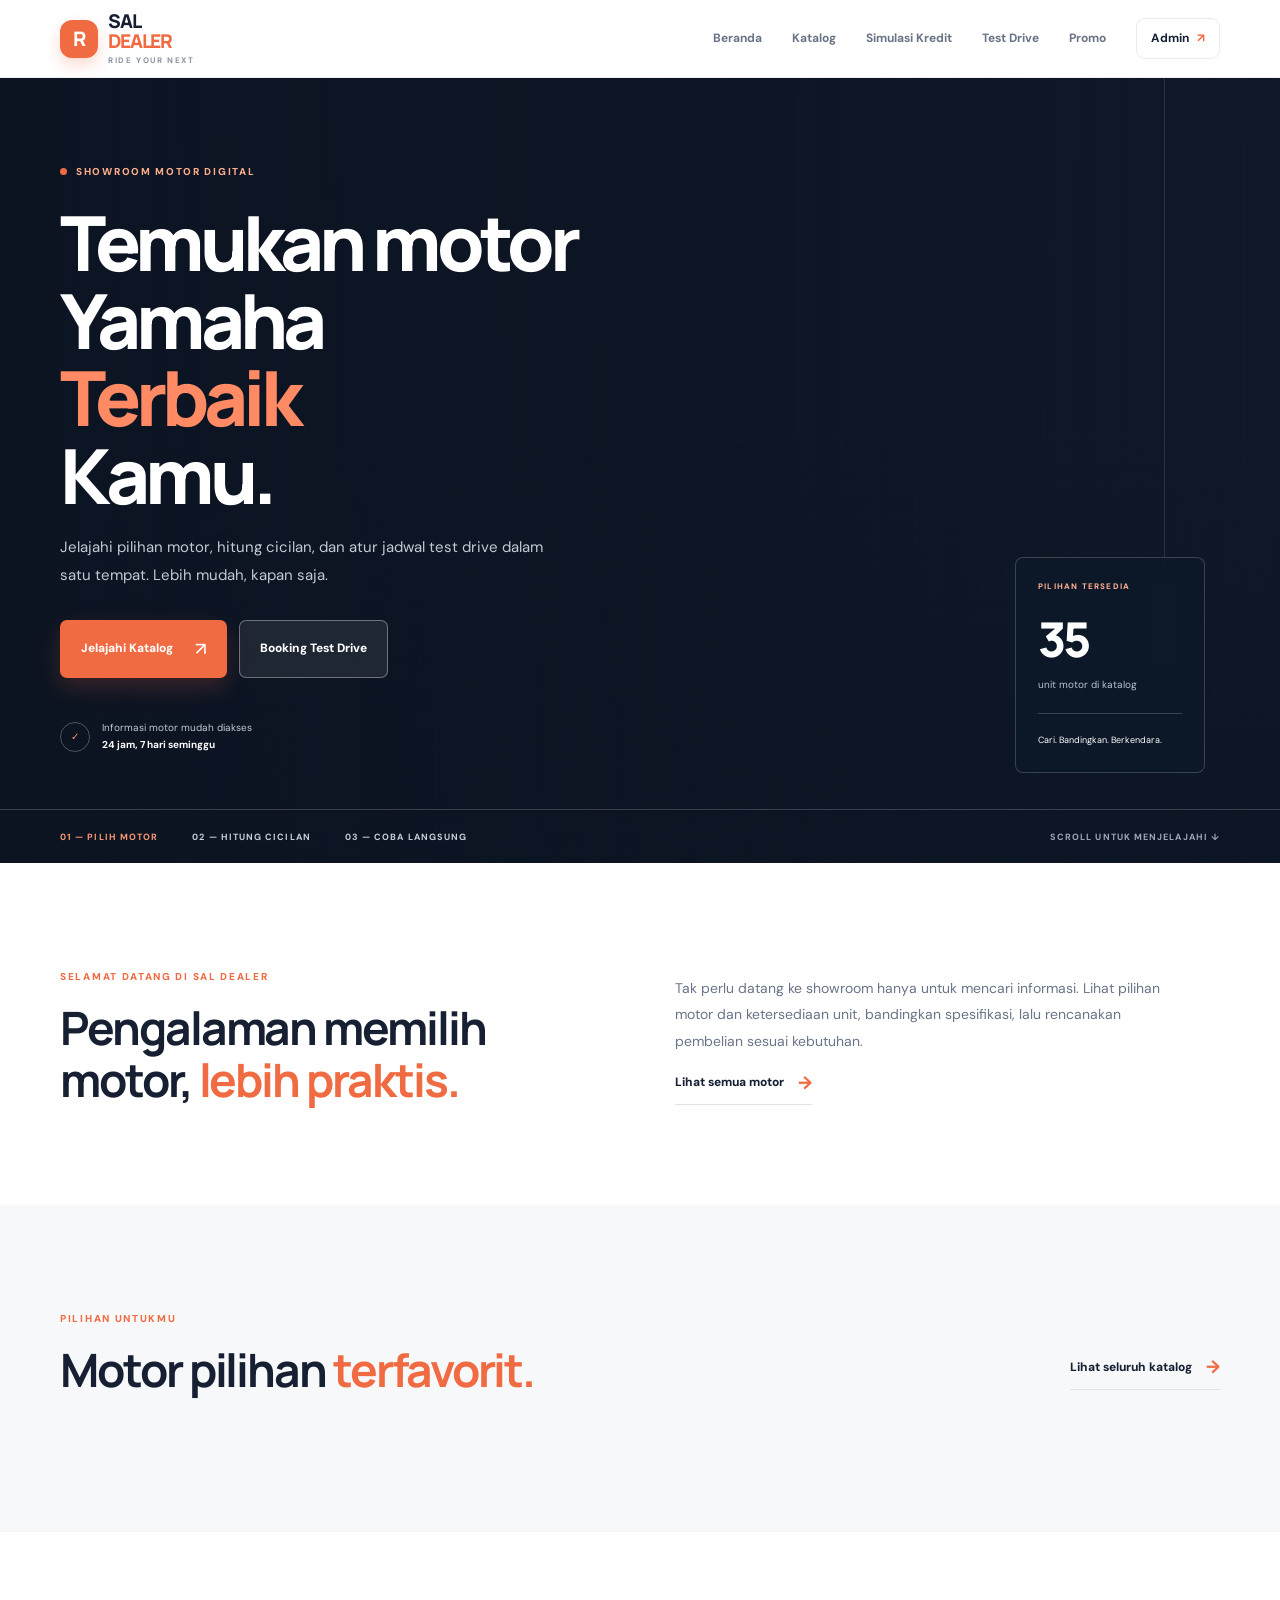
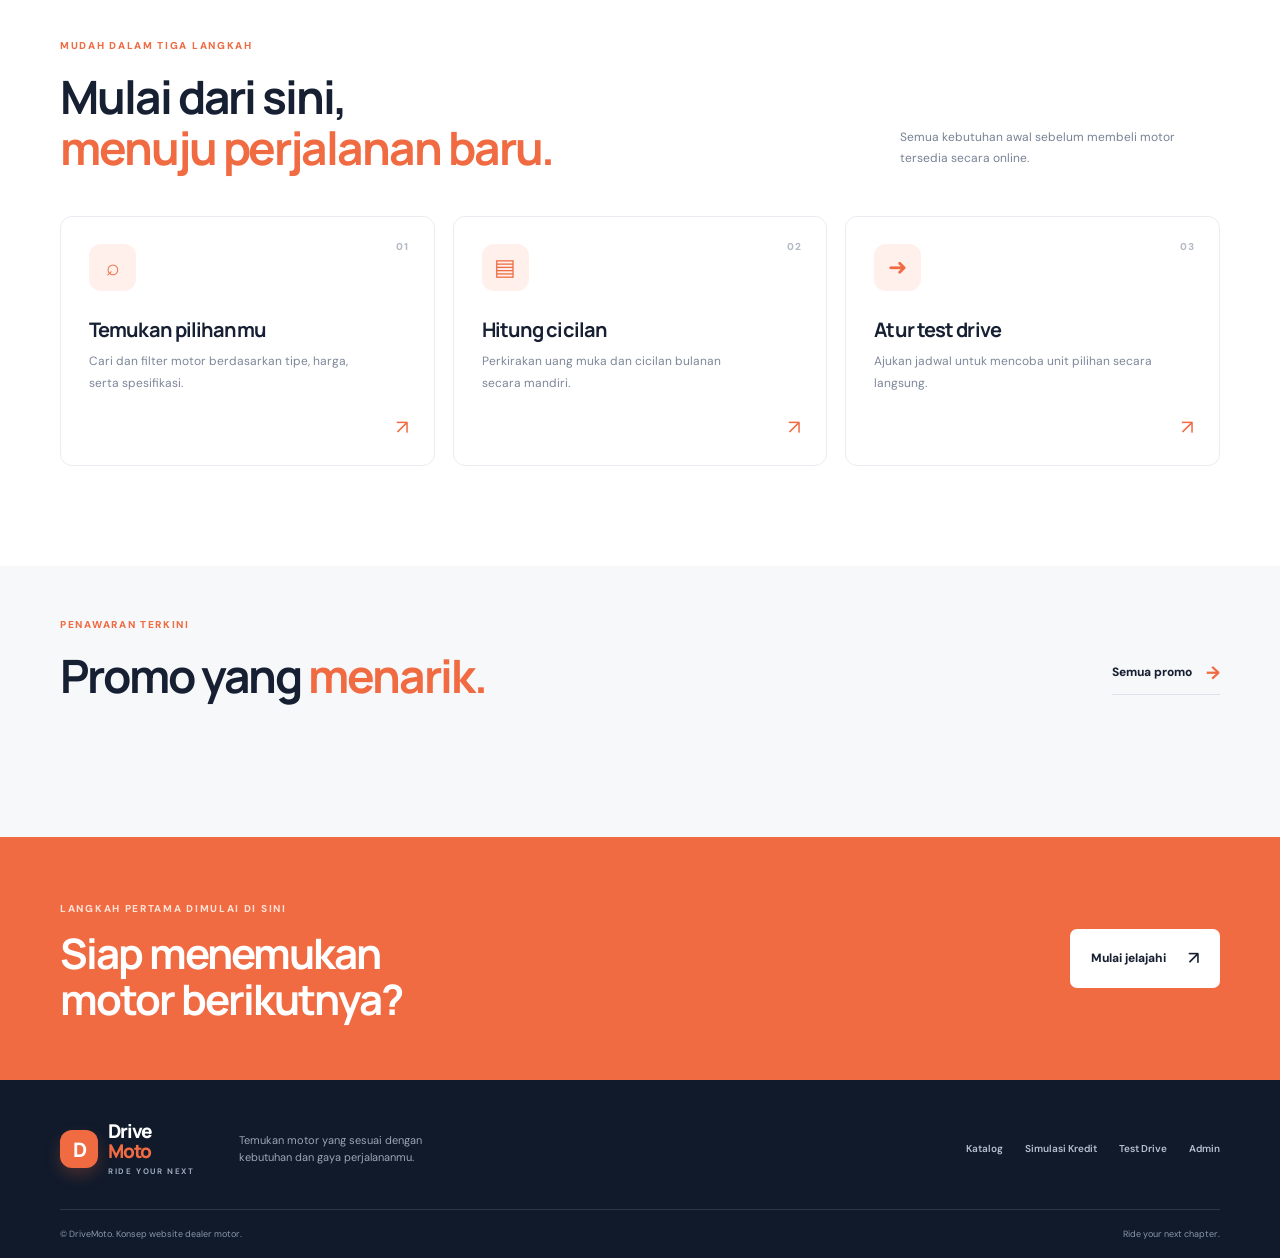
==== index.html @ f23a8526 "Add files via upload" ====
<!DOCTYPE html>
<html lang="id">

<head>
    <meta charset="UTF-8">
    <meta name="viewport" content="width=device-width, initial-scale=1.0">

    <meta
        name="description"
        content="DriveMoto — showroom motor digital. Cari motor, hitung cicilan, dan booking test drive secara online."
    >

    <title>SAL Dealer | Beranda</title>

    <!-- Google Fonts -->
    <link rel="preconnect" href="https://fonts.googleapis.com">
    <link rel="preconnect" href="https://fonts.gstatic.com" crossorigin>

    <link
        href="https://fonts.googleapis.com/css2?family=DM+Sans:wght@400;500;600;700;800&family=Manrope:wght@400;500;600;700;800&display=swap"
        rel="stylesheet"
    >

    <!-- CSS -->
    <link rel="stylesheet" href="style.css">
</head>

<body>

    <!-- ================= NAVBAR ================= -->
    <header class="site-header">

        <div class="container nav-wrap">

            <!-- Logo -->
            <a class="brand" href="index.html">

                <span class="brand-mark">R</span>

                <span>
                    SAL<span class="brand-accent">DEALER</span>
                    <small>RIDE YOUR NEXT</small>
                </span>

            </a>

            <!-- Tombol Menu Mobile -->
            <button
                class="nav-toggle"
                aria-label="Buka menu"
                aria-expanded="false"
            >
                ☰
            </button>

            <!-- Menu Navigasi -->
            <nav class="nav-links">

                <a data-nav href="index.html">Beranda</a>

                <a data-nav href="katalog.html">Katalog</a>

                <a data-nav href="simulasi.html">
                    Simulasi Kredit
                </a>

                <a data-nav href="test-drive.html">
                    Test Drive
                </a>

                <a data-nav href="promo.html">Promo</a>

                <a class="nav-admin" data-nav href="admin.html">
                    Admin <span>↗</span>
                </a>

            </nav>

        </div>

    </header>


    <!-- ================= KONTEN UTAMA ================= -->
    <main>

        <!-- HERO SECTION -->
        <section class="hero">

            <div class="hero-photo"></div>

            <div class="container hero-content">

                <!-- Deskripsi Hero -->
                <div class="hero-copy">

                    <span class="eyebrow eyebrow-light">
                        <i></i> SHOWROOM MOTOR DIGITAL
                    </span>

                    <h1>
                        Temukan motor<br>
                        Yamaha<br><em>Terbaik</em><br>
                        Kamu.
                    </h1>

                    <p>
                        Jelajahi pilihan motor, hitung cicilan,
                        dan atur jadwal test drive dalam satu tempat.
                        Lebih mudah, kapan saja.
                    </p>

                    <!-- Tombol Hero -->
                    <div class="hero-actions">

                        <a class="btn btn-primary" href="katalog.html">
                            Jelajahi Katalog <span>↗</span>
                        </a>

                        <a class="btn btn-glass" href="test-drive.html">
                            Booking Test Drive
                        </a>

                    </div>

                    <!-- Informasi Hero -->
                    <div class="hero-note">

                        <span class="hero-note-icon">✓</span>

                        <span>
                            Informasi motor mudah diakses<br>
                            <b>24 jam, 7 hari seminggu</b>
                        </span>

                    </div>

                </div>


                <!-- Kartu Informasi Stok -->
                <div class="hero-side-card">

                    <span class="side-card-label">
                        PILIHAN TERSEDIA
                    </span>

                    <strong id="homeStock">35</strong>

                    <span>unit motor di katalog</span>

                    <div class="side-card-line"></div>

                    <span class="side-card-bottom">
                        Cari. Bandingkan. Berkendara.
                    </span>

                </div>

            </div>


            <!-- Informasi Bagian Bawah Hero -->
            <div class="hero-bottom">

                <div class="container hero-bottom-inner">

                    <span>01 — PILIH MOTOR</span>

                    <span>02 — HITUNG CICILAN</span>

                    <span>03 — COBA LANGSUNG</span>

                    <span class="scroll-hint">
                        SCROLL UNTUK MENJELAJAHI ↓
                    </span>

                </div>

            </div>

        </section>


        <!-- ================= INTRO SECTION ================= -->
        <section class="section intro-section">

            <div class="container intro-grid">

                <div>

                    <span class="eyebrow">
                        SELAMAT DATANG DI SAL Dealer
                    </span>

                    <h2>
                        Pengalaman memilih<br>
                        motor, <em>lebih praktis.</em>
                    </h2>

                </div>


                <div class="intro-text">

                    <p>
                        Tak perlu datang ke showroom hanya untuk
                        mencari informasi. Lihat pilihan motor dan
                        ketersediaan unit, bandingkan spesifikasi,
                        lalu rencanakan pembelian sesuai kebutuhan.
                    </p>

                    <a class="text-link" href="katalog.html">
                        Lihat semua motor <span>→</span>
                    </a>

                </div>

            </div>

        </section>


        <!-- ================= PRODUK UNGGULAN ================= -->
        <section class="section products-section">

            <div class="container">

                <div class="section-heading">

                    <div>

                        <span class="eyebrow">
                            PILIHAN UNTUKMU
                        </span>

                        <h2>
                            Motor pilihan <em>terfavorit.</em>
                        </h2>

                    </div>

                    <a class="text-link" href="katalog.html">
                        Lihat seluruh katalog <span>→</span>
                    </a>

                </div>

                <!-- Data Motor Ditampilkan oleh JavaScript -->
                <div class="product-grid" id="featuredBikes"></div>

            </div>

        </section>


        <!-- ================= PROCESS SECTION ================= -->
        <section class="section process-section">

            <div class="container">

                <div class="section-heading">

                    <div>

                        <span class="eyebrow">
                            MUDAH DALAM TIGA LANGKAH
                        </span>

                        <h2>
                            Mulai dari sini,<br>
                            <em>menuju perjalanan baru.</em>
                        </h2>

                    </div>

                    <p class="heading-note">
                        Semua kebutuhan awal sebelum membeli motor
                        tersedia secara online.
                    </p>

                </div>


                <!-- Tiga Langkah -->
                <div class="process-grid">

                    <!-- Langkah 1 -->
                    <a class="process-card" href="katalog.html">

                        <span class="process-number">01</span>

                        <div class="process-icon">⌕</div>

                        <h3>Temukan pilihanmu</h3>

                        <p>
                            Cari dan filter motor berdasarkan tipe,
                            harga, serta spesifikasi.
                        </p>

                        <span class="process-arrow">↗</span>

                    </a>


                    <!-- Langkah 2 -->
                    <a class="process-card" href="simulasi.html">

                        <span class="process-number">02</span>

                        <div class="process-icon">▤</div>

                        <h3>Hitung cicilan</h3>

                        <p>
                            Perkirakan uang muka dan cicilan
                            bulanan secara mandiri.
                        </p>

                        <span class="process-arrow">↗</span>

                    </a>


                    <!-- Langkah 3 -->
                    <a class="process-card" href="test-drive.html">

                        <span class="process-number">03</span>

                        <div class="process-icon">➜</div>

                        <h3>Atur test drive</h3>

                        <p>
                            Ajukan jadwal untuk mencoba unit
                            pilihan secara langsung.
                        </p>

                        <span class="process-arrow">↗</span>

                    </a>

                </div>

            </div>

        </section>


        <!-- ================= PROMO SECTION ================= -->
        <section class="section home-promo-section">

            <div class="container">

                <div class="section-heading">

                    <div>

                        <span class="eyebrow">
                            PENAWARAN TERKINI
                        </span>

                        <h2>
                            Promo yang <em>menarik.</em>
                        </h2>

                    </div>

                    <a class="text-link" href="promo.html">
                        Semua promo <span>→</span>
                    </a>

                </div>

                <!-- Data Promo Ditampilkan oleh JavaScript -->
                <div class="promo-grid" id="homePromos"></div>

            </div>

        </section>


        <!-- ================= CALL TO ACTION ================= -->
        <section class="cta-band">

            <div class="container cta-inner">

                <div>

                    <span class="eyebrow eyebrow-light">
                        LANGKAH PERTAMA DIMULAI DI SINI
                    </span>

                    <h2>
                        Siap menemukan<br>
                        motor berikutnya?
                    </h2>

                </div>

                <a class="btn btn-light" href="katalog.html">
                    Mulai jelajahi <span>↗</span>
                </a>

            </div>

        </section>

    </main>


    <!-- ================= FOOTER ================= -->
    <footer class="site-footer">

        <div class="container footer-main">

            <!-- Logo Footer -->
            <a class="brand brand-footer" href="index.html">

                <span class="brand-mark">D</span>

                <span>
                    Drive<span class="brand-accent">Moto</span>
                    <small>RIDE YOUR NEXT</small>
                </span>

            </a>


            <!-- Deskripsi Footer -->
            <p>
                Temukan motor yang sesuai dengan kebutuhan
                dan gaya perjalananmu.
            </p>


            <!-- Link Footer -->
            <div class="footer-links">

                <a href="katalog.html">Katalog</a>

                <a href="simulasi.html">Simulasi Kredit</a>

                <a href="test-drive.html">Test Drive</a>

                <a href="admin.html">Admin</a>

            </div>

        </div>


        <!-- Copyright -->
        <div class="container footer-bottom">

            <span>
                © <span data-year></span>
                DriveMoto. Konsep website dealer motor.
            </span>

            <span>Ride your next chapter.</span>

        </div>

    </footer>


    <!-- ================= JAVASCRIPT ================= -->
    <script src="js/app.js"></script>

</body>
</html>
---- style.css ----
:root{--ink:#172033;--muted:#748095;--line:#e7eaf0;--paper:#fff;--soft:#f5f6f8;--orange:#f06a42;--orange-dark:#dd5532;--navy:#101a2b;--navy-2:#1c2b42;--green:#20866c;--shadow:0 18px 60px rgba(22,34,54,.09);--radius:18px}
*{box-sizing:border-box}html{scroll-behavior:smooth}body{margin:0;background:#fff;color:var(--ink);font-family:'DM Sans',Arial,sans-serif;font-size:15px;line-height:1.6}h1,h2,h3,h4,p{margin-top:0}h1,h2,h3{font-family:Manrope,'DM Sans',sans-serif;letter-spacing:-.045em;line-height:1.12}h1 em,h2 em{font-style:normal;color:var(--orange)}a{color:inherit;text-decoration:none}button,input,select,textarea{font:inherit}button,a{-webkit-tap-highlight-color:transparent}.container{width:min(1160px,calc(100% - 48px));margin:0 auto}.section{padding:100px 0}.eyebrow{display:inline-flex;align-items:center;gap:9px;color:var(--orange);font-size:10px;font-weight:800;letter-spacing:.17em;text-transform:uppercase}.eyebrow-light{color:#ffad8f}.eyebrow i{display:inline-block;width:7px;height:7px;border-radius:50%;background:var(--orange)}.muted{color:var(--muted)}
.site-header{height:78px;position:sticky;top:0;z-index:30;background:rgba(255,255,255,.96);border-bottom:1px solid rgba(18,29,48,.07);backdrop-filter:blur(16px)}.nav-wrap{height:100%;display:flex;align-items:center;justify-content:space-between}.brand{display:inline-flex;align-items:center;gap:10px;font-family:Manrope,sans-serif;font-size:19px;font-weight:800;letter-spacing:-.06em;line-height:1.05}.brand>span:last-child{display:flex;flex-direction:column}.brand-accent{color:var(--orange)}.brand small{margin-top:4px;color:#8992a1;font:700 8px 'DM Sans',sans-serif;letter-spacing:.2em}.brand-mark{display:grid;place-items:center;width:38px;height:38px;border-radius:12px;background:var(--orange);color:white;font:800 20px Manrope;letter-spacing:-.07em;box-shadow:0 7px 15px rgba(240,106,66,.24)}.nav-links{display:flex;align-items:center;gap:30px}.nav-links>a{font-size:12px;font-weight:700;color:#697387;transition:.2s}.nav-links>a:hover,.nav-links>a.active{color:var(--ink)}.nav-links>a.active:not(.nav-admin):after{content:"";display:block;width:16px;height:2px;margin:5px auto -7px;background:var(--orange);border-radius:3px}.nav-links .nav-admin{padding:10px 14px;border:1px solid var(--line);border-radius:9px;color:var(--ink)}.nav-admin span{color:var(--orange);margin-left:5px}.nav-toggle{display:none;border:0;background:transparent;font-size:25px;color:var(--ink);cursor:pointer}
.btn{display:inline-flex;justify-content:center;align-items:center;gap:22px;padding:14px 20px;border:1px solid transparent;border-radius:7px;font-size:12px;font-weight:800;cursor:pointer;transition:transform .2s,background .2s,border-color .2s}.btn:hover{transform:translateY(-2px)}.btn span{font-size:18px;font-weight:500}.btn-primary{background:var(--orange);color:#fff;box-shadow:0 9px 22px rgba(240,106,66,.2)}.btn-primary:hover{background:var(--orange-dark)}.btn-glass{border-color:rgba(255,255,255,.35);color:#fff;background:rgba(255,255,255,.08)}.btn-light{background:white;color:var(--ink)}.btn-outline-dark{background:white;border-color:#dfe3e9;color:var(--ink)}.btn-full{width:100%}.btn-small{padding:10px 14px;font-size:11px}.btn-text{background:transparent;color:var(--muted)}
.hero{position:relative;min-height:640px;overflow:hidden;background:var(--navy);color:white}.hero-photo{position:absolute;inset:0;background:linear-gradient(90deg,rgba(12,20,34,.96) 0%,rgba(12,20,34,.82) 43%,rgba(12,20,34,.25) 100%),linear-gradient(0deg,rgba(12,20,34,.65),transparent 55%),url('https://static.wixstatic.com/media/11cce1_a49854a74dad412c9e102615b6f56d12~mv2.png/v1/fill/w_1000,h_668,al_c,q_90,usm_0.66_1.00_0.01/11cce1_a49854a74dad412c9e102615b6f56d12~mv2.png') center 55%/cover no-repeat;transform:scale(1.015)}.hero:after{content:"";position:absolute;right:9%;top:0;width:1px;height:82%;background:rgba(255,255,255,.12)}.hero-content{position:relative;z-index:1;min-height:555px;display:flex;align-items:center;justify-content:space-between;padding-top:35px;padding-bottom:65px}.hero-copy{max-width:650px;padding:45px 0}.hero h1{font-size:clamp(48px,6.5vw,76px);margin:22px 0 20px;font-weight:800;line-height:1.02;letter-spacing:-.065em}.hero h1 em{color:#ff8a63}.hero-copy>p{max-width:485px;color:#c3cad5;font-size:15px;line-height:1.85}.hero-actions{display:flex;gap:12px;margin-top:30px}.hero-note{display:flex;align-items:center;gap:12px;margin-top:42px;color:#c0c8d4;font-size:10px;line-height:1.65}.hero-note b{color:white;font-weight:700}.hero-note-icon{display:grid;place-items:center;width:30px;height:30px;border:1px solid rgba(255,255,255,.27);border-radius:50%;color:#ff9b78}.hero-side-card{width:190px;align-self:flex-end;margin:0 15px 25px 0;padding:22px;background:rgba(13,25,42,.72);border:1px solid rgba(255,255,255,.19);backdrop-filter:blur(14px);border-radius:8px}.side-card-label{display:block;color:#ffb090;font-size:8px;font-weight:800;letter-spacing:.15em}.hero-side-card strong{display:block;margin:14px 0 0;font:800 48px Manrope;letter-spacing:-.06em}.hero-side-card>span:nth-of-type(2){color:#b8c2d0;font-size:10px}.side-card-line{height:1px;background:rgba(255,255,255,.18);margin:18px 0 12px}.side-card-bottom{font-size:9px;color:white}.hero-bottom{position:absolute;bottom:0;left:0;right:0;z-index:2;border-top:1px solid rgba(255,255,255,.18)}.hero-bottom-inner{height:53px;display:flex;align-items:center;gap:34px;color:#c9d0db;font-size:9px;font-weight:700;letter-spacing:.12em}.hero-bottom-inner>span:first-child{color:#ff9874}.scroll-hint{margin-left:auto;color:#9da8b7}
.intro-grid{display:grid;grid-template-columns:1fr 1fr;gap:70px;align-items:end}.intro-grid h2,.section-heading h2,.catalog-toolbar h2,.finance-form-card h2,.booking-intro h2{font-size:clamp(32px,4vw,46px);margin:15px 0 0}.intro-text p{max-width:500px;color:#697588;font-size:14px;line-height:1.9}.text-link{display:inline-flex;align-items:center;gap:14px;color:var(--ink);font-size:12px;font-weight:800;border-bottom:1px solid #dfe2e8;padding-bottom:7px;transition:.2s}.text-link span{color:var(--orange);font-size:18px}.text-link:hover{color:var(--orange)}.products-section{background:#f7f8fa}.section-heading{display:flex;align-items:end;justify-content:space-between;gap:30px;margin-bottom:36px}.section-heading h2{margin-bottom:0}.section-heading .text-link{margin-bottom:6px}.product-grid{display:grid;grid-template-columns:repeat(3,minmax(0,1fr));gap:22px}.product-card{overflow:hidden;background:white;border:1px solid #eaedf1;border-radius:13px;transition:transform .25s,box-shadow .25s}.product-card:hover{transform:translateY(-5px);box-shadow:var(--shadow)}.product-image-wrap{height:215px;position:relative;overflow:hidden;background:#dfe4eb}.product-image{width:100%;height:100%;display:block;object-fit:cover;transition:transform .45s}.product-card:hover .product-image{transform:scale(1.04)}.product-badge{position:absolute;top:14px;left:14px;padding:6px 10px;border-radius:5px;background:rgba(255,255,255,.94);color:var(--ink);font-size:9px;font-weight:800}.stock-tag{position:absolute;bottom:12px;right:12px;background:rgba(17,29,47,.86);color:white;padding:6px 9px;border-radius:5px;font-size:9px;font-weight:700}.stock-tag.low-stock{background:#a84b31}.product-info{padding:18px 19px 17px}.product-meta{display:flex;justify-content:space-between;color:#939cac;font-size:9px;font-weight:800;text-transform:uppercase;letter-spacing:.1em}.product-info h3{margin:9px 0 7px;font-size:22px}.product-desc{min-height:42px;margin-bottom:13px;color:#788295;font-size:11px;line-height:1.7}.product-spec{display:flex;flex-wrap:wrap;gap:6px 14px;color:#687488;font-size:10px;padding:11px 0;border-top:1px solid #eef0f3}.color-chip{display:inline-block;padding:2px 6px;margin-right:3px;background:#f1f3f6;border-radius:4px;color:#586477}.product-bottom{display:flex;justify-content:space-between;align-items:end;padding-top:13px;border-top:1px solid #eef0f3}.product-bottom small{display:block;color:#a0a7b2;font-size:9px}.product-bottom strong{font:800 15px Manrope;color:var(--ink)}.icon-button{display:grid;place-items:center;width:34px;height:34px;border-radius:8px;background:#fff1ec;color:var(--orange);font-size:20px}.process-section{background:white}.heading-note{max-width:320px;margin:0 0 4px;color:#778295;font-size:12px;line-height:1.8}.process-grid{display:grid;grid-template-columns:repeat(3,1fr);gap:18px;margin-top:42px}.process-card{position:relative;min-height:250px;padding:27px 28px;border:1px solid #e9ecf0;border-radius:12px;transition:.25s}.process-card:hover{border-color:#f6b49e;box-shadow:var(--shadow);transform:translateY(-4px)}.process-number{position:absolute;right:24px;top:22px;color:#b3bac5;font-size:10px;font-weight:800;letter-spacing:.12em}.process-icon{display:grid;place-items:center;width:47px;height:47px;border-radius:12px;background:#fff0eb;color:var(--orange);font-size:23px}.process-card h3{margin:28px 0 10px;font-size:20px}.process-card p{max-width:280px;margin:0;color:#7d8798;font-size:12px;line-height:1.8}.process-arrow{position:absolute;right:25px;bottom:22px;color:var(--orange);font-size:20px}.home-promo-section{padding-top:45px;background:#f7f8fa}.promo-grid{display:grid;grid-template-columns:repeat(2,1fr);gap:20px}.promo-card{position:relative;display:flex;align-items:center;gap:20px;min-height:210px;padding:25px;background:var(--navy);color:white;border-radius:13px;overflow:hidden}.promo-card:after{content:"";position:absolute;width:210px;height:210px;right:55px;top:-105px;border:1px solid rgba(255,255,255,.12);border-radius:50%;box-shadow:0 0 0 25px rgba(255,255,255,.025),0 0 0 52px rgba(255,255,255,.02)}.promo-card-light{background:#eaf0f2;color:var(--ink)}.promo-card-light:after{border-color:rgba(20,31,51,.1);box-shadow:0 0 0 25px rgba(20,31,51,.025),0 0 0 52px rgba(20,31,51,.02)}.promo-mark{flex:0 0 62px;display:grid;place-items:center;width:62px;height:62px;border:1px solid rgba(255,255,255,.27);border-radius:17px;font:800 22px Manrope;z-index:1}.promo-mark span{color:#ff9b78}.promo-card-light .promo-mark{border-color:#c5ced8}.promo-copy{position:relative;z-index:1;max-width:270px}.promo-copy .eyebrow{font-size:8px}.promo-copy h3{margin:9px 0;font-size:19px}.promo-copy p{margin-bottom:8px;color:#c5ccda;font-size:10px;line-height:1.65}.promo-card-light .promo-copy p{color:#667286}.promo-copy small{color:#94a0b1;font-size:9px}.promo-card-light .promo-copy small{color:#8290a0}.promo-offer{position:relative;z-index:1;margin-left:auto;align-self:flex-end;min-width:90px;color:#ff9a77;font:800 13px Manrope;text-align:right}.promo-offer span{display:block;margin-top:4px;color:#bbc3cf;font:500 9px 'DM Sans'}.promo-card-light .promo-offer span{color:#748093}.cta-band{padding:58px 0;background:var(--orange);color:white}.cta-inner{display:flex;align-items:center;justify-content:space-between}.cta-inner h2{margin:12px 0 0;font-size:42px;line-height:1.08}.cta-inner .eyebrow{color:#ffe1d6}.site-footer{background:#101a2b;color:white}.footer-main{display:flex;align-items:center;gap:45px;padding:42px 0 33px}.brand-footer{color:white}.brand-footer small{color:#9ca8b9}.footer-main>p{max-width:230px;margin:0;color:#9aa5b5;font-size:11px}.footer-links{display:flex;gap:22px;margin-left:auto}.footer-links a{color:#b7c0cd;font-size:10px;font-weight:600}.footer-links a:hover{color:#fff}.footer-bottom{display:flex;justify-content:space-between;gap:20px;padding:17px 0;border-top:1px solid rgba(255,255,255,.12);color:#8b98aa;font-size:9px}
/* secondary page hero */
.page-hero{position:relative;overflow:hidden;background:linear-gradient(115deg,#101a2b,#24354e);color:white}.page-hero:after{content:"";position:absolute;right:-60px;top:-180px;width:560px;height:560px;border:1px solid rgba(255,255,255,.09);border-radius:50%;box-shadow:0 0 0 44px rgba(255,255,255,.025),0 0 0 95px rgba(255,255,255,.02)}.page-hero-small{padding:45px 0 64px;min-height:300px}.page-hero .container{position:relative;z-index:1}.breadcrumbs{display:flex;align-items:center;gap:10px;margin-bottom:28px;color:#9faabd;font-size:10px}.breadcrumbs a:hover{color:white}.breadcrumbs span:last-child{color:#e5eaf1}.page-hero h1{margin:13px 0;font-size:clamp(39px,5vw,58px);line-height:1.04}.page-hero h1 em{color:#ff9976}.page-hero p{max-width:550px;margin:0;color:#bcc7d5;font-size:13px;line-height:1.8}
/* catalog */
.catalog-section{padding-top:75px}.catalog-toolbar{display:flex;align-items:end;justify-content:space-between;gap:25px;margin-bottom:28px}.catalog-toolbar h2{margin:9px 0 3px;font-size:35px}.catalog-toolbar .muted{margin:0;font-size:11px}.filter-box{display:flex;align-items:center;gap:9px}.search-field{display:flex;align-items:center;gap:9px;min-width:245px;padding:0 12px;border:1px solid #e5e8ed;border-radius:7px;background:white}.search-field span{font-size:21px;color:var(--orange)}.search-field input{width:100%;height:42px;border:0;outline:0;font-size:10px}.filter-box select{height:44px;padding:0 28px 0 12px;border:1px solid #e5e8ed;border-radius:7px;background:#fff;color:#59667a;font-size:10px;outline:0}.catalog-grid{grid-template-columns:repeat(3,minmax(0,1fr))}.catalog-admin-hint{display:flex;align-items:center;gap:15px;margin-top:35px;padding:19px 22px;border:1px solid #eceef2;border-radius:10px;background:#fbfbfc}.hint-icon{display:grid;place-items:center;flex:0 0 36px;width:36px;height:36px;border-radius:10px;background:#fff0e9;color:var(--orange)}.catalog-admin-hint strong{font-size:11px}.catalog-admin-hint p{margin:3px 0 0;color:#858f9f;font-size:10px}.catalog-admin-hint .text-link{margin-left:auto;white-space:nowrap;font-size:10px}.empty-state{grid-column:1/-1;padding:55px 20px;text-align:center;border:1px dashed #dce1e9;border-radius:12px;color:#818b9c;font-size:13px}
/* finance */
.finance-section{padding:75px 0 100px;background:#f6f7f9}.finance-layout{display:grid;grid-template-columns:1.13fr .87fr;gap:26px;align-items:start}.finance-form-card,.finance-result{padding:31px;border-radius:14px;background:#fff;box-shadow:0 10px 40px rgba(20,33,54,.05)}.finance-form-card h2{font-size:34px;margin:9px 0}.finance-form-card>p{margin-bottom:28px;font-size:11px;line-height:1.8}.form-group{margin-bottom:17px}.form-group label{display:block;margin-bottom:7px;color:#39465a;font-size:10px;font-weight:800}.form-control{width:100%;min-height:44px;padding:11px 12px;border:1px solid #e3e7ed;border-radius:7px;background:#fff;color:var(--ink);outline:0;font-size:11px;transition:border-color .2s,box-shadow .2s}.form-control:focus{border-color:#f19a7b;box-shadow:0 0 0 3px rgba(240,106,66,.09)}.form-control::placeholder{color:#aab2bf}.form-control textarea,textarea.form-control{resize:vertical}.price-highlight{display:flex;justify-content:space-between;align-items:center;padding:14px 15px;margin:18px 0 22px;background:#f5f6f8;border-radius:8px}.price-highlight span{color:#7e899a;font-size:10px}.price-highlight strong{font:800 15px Manrope}.slider-group{padding:14px 15px;margin-bottom:17px;border:1px solid #e9ecf1;border-radius:9px}.label-line,.result-line{display:flex;justify-content:space-between;align-items:center}.label-line label{margin:0}.label-line strong{color:var(--orange);font:800 14px Manrope}.slider-group input[type=range]{width:100%;margin:19px 0 0;accent-color:var(--orange)}.range-caption{display:flex;justify-content:space-between;color:#9aa3b1;font-size:9px}.result-line{padding-top:12px;margin-top:11px;border-top:1px solid #edf0f3;color:#727e90;font-size:10px}.result-line b{color:var(--ink);font-size:12px}.form-row{display:grid;grid-template-columns:1fr 1fr;gap:14px}.input-suffix{position:relative}.input-suffix input{padding-right:35px}.input-suffix span{position:absolute;right:13px;top:12px;color:#738095;font-size:11px}.finance-note{padding:12px 14px;border-left:3px solid #f3a287;background:#fff7f3;color:#8b746b;font-size:9px;line-height:1.7}.finance-result{background:var(--navy);color:#fff;box-shadow:0 15px 45px rgba(16,26,43,.17)}.result-top{display:flex;align-items:center;justify-content:space-between}.result-dot{padding:5px 8px;border:1px solid rgba(255,255,255,.16);border-radius:4px;color:#9fe0c6;font-size:8px;font-weight:800;letter-spacing:.1em}.finance-result>p{margin:31px 0 7px;color:#b7c3d1;font-size:11px}.finance-result>h2{margin:0;font:800 clamp(27px,3.5vw,40px) Manrope;letter-spacing:-.06em;color:#fff}.result-divider{height:1px;margin:25px 0;background:rgba(255,255,255,.14)}.result-detail{display:flex;justify-content:space-between;gap:15px;margin:12px 0;color:#aab7c7;font-size:10px}.result-detail strong{max-width:58%;color:#fff;text-align:right;font-size:10px}.result-disclaimer{margin-top:20px;padding:11px 12px;border-radius:6px;background:rgba(255,255,255,.07);color:#aeb9c8;font-size:9px;line-height:1.6}.finance-lead-form{margin-top:27px;padding-top:23px;border-top:1px solid rgba(255,255,255,.15)}.finance-lead-form h3{margin-bottom:15px;font-size:17px}.finance-lead-form .form-group label{color:#c7d0dc}.finance-lead-form .form-control{border-color:rgba(255,255,255,.15);background:rgba(255,255,255,.08);color:white}.finance-lead-form .form-control::placeholder{color:#8190a4}
/* booking */
.booking-section{background:#f7f8fa;padding:75px 0 100px}.booking-layout{display:grid;grid-template-columns:.82fr 1.18fr;gap:75px;align-items:start}.booking-intro{padding-top:13px}.booking-intro h2{max-width:440px;margin:13px 0 20px;font-size:42px}.booking-intro>p{max-width:400px;color:#778295;font-size:12px;line-height:1.9}.booking-benefits{display:grid;gap:18px;margin-top:37px}.booking-benefits>div{display:flex;align-items:center;gap:14px}.booking-benefits>div>span{display:grid;place-items:center;width:36px;height:36px;border:1px solid #e1e5eb;border-radius:50%;color:var(--orange);font-size:10px;font-weight:800}.booking-benefits p{display:flex;flex-direction:column;margin:0}.booking-benefits strong{font-size:11px}.booking-benefits small{color:#8791a0;font-size:10px}.booking-hours{display:flex;align-items:center;gap:12px;margin-top:40px;padding:15px 17px;border:1px solid #e7eaf0;border-radius:9px;background:#fff}.hours-icon{font-size:24px;color:var(--orange)}.booking-hours div{display:flex;flex-direction:column}.booking-hours strong{font-size:10px}.booking-hours small{color:#8791a0;font-size:9px}.booking-form-card{padding:30px 32px;background:white;border:1px solid #e9ecf0;border-radius:13px;box-shadow:0 15px 45px rgba(20,33,54,.05)}.form-card-heading{display:flex;align-items:center;justify-content:space-between;margin-bottom:23px;padding-bottom:17px;border-bottom:1px solid #edf0f3}.form-card-heading h3{margin:7px 0 0;font-size:23px}.form-step{color:#9ba4b1;font-size:9px;font-weight:800;letter-spacing:.1em}.booking-form-card .form-row{gap:12px}.booking-form-card textarea{min-height:82px}.form-privacy{display:block;margin-top:12px;color:#929baa;font-size:9px;line-height:1.65;text-align:center}
/* promo page */
.promo-page-section{padding-top:75px;background:#f7f8fa}.promo-page-grid{grid-template-columns:repeat(2,minmax(0,1fr));gap:22px}.promo-page-grid .promo-card{min-height:230px}.promo-disclaimer{display:flex;gap:12px;align-items:flex-start;margin-top:28px;padding:16px 18px;background:#fff;border:1px solid #e9ecf0;border-radius:8px;color:#748094}.promo-disclaimer>span{color:var(--orange);font-size:16px}.promo-disclaimer p{margin:0;font-size:10px;line-height:1.7}
/* admin */
.admin-page{background:#f6f7f9}.admin-main{min-height:600px}.admin-login-section[hidden],.admin-dashboard[hidden]{display:none!important}.admin-login-section{min-height:calc(100vh - 78px);display:grid;grid-template-columns:1fr 1fr;background:white}.admin-login-art{position:relative;display:flex;align-items:center;overflow:hidden;padding:65px max(50px,calc((100vw - 1160px)/2));background:var(--navy);color:#fff}.admin-login-art:before{content:"";position:absolute;inset:0;background:linear-gradient(135deg,rgba(13,23,40,.96),rgba(28,47,70,.86)),url('https://images.unsplash.com/photo-1558981806-ec527fa84c39?auto=format&fit=crop&w=1400&q=80') center/cover}.login-orbit{position:absolute;border:1px solid rgba(255,255,255,.1);border-radius:50%;pointer-events:none}.orbit-one{width:550px;height:550px;right:-180px;top:13%}.orbit-two{width:410px;height:410px;right:-110px;top:23%;box-shadow:0 0 0 36px rgba(255,255,255,.025)}.login-art-content{position:relative;z-index:1;max-width:500px}.login-art-content h1{margin:20px 0;font-size:clamp(43px,5vw,64px)}.login-art-content h1 em{color:#ff9671}.login-art-content p{max-width:390px;color:#b7c3d2;font-size:13px;line-height:1.9}.login-art-footer{display:flex;gap:25px;margin-top:80px;color:#7f91a9;font-size:8px;font-weight:800;letter-spacing:.15em}.admin-login-form-wrap{display:grid;place-items:center;padding:55px 35px}.admin-login-card{width:min(100%,380px)}.back-home{display:inline-block;margin-bottom:45px;color:#7d8999;font-size:10px;font-weight:700}.back-home:hover{color:var(--orange)}.login-logo{display:none}.admin-login-card h2{margin:10px 0;font-size:34px}.admin-login-card>p.muted{margin-bottom:27px;font-size:11px}.admin-login-card .form-group{margin-bottom:18px}.admin-login-card .form-control{min-height:47px}.login-error{min-height:16px;margin:0 0 6px;color:#c34235;font-size:10px}.demo-credential{display:grid;gap:3px;margin-top:22px;padding:13px 15px;border:1px dashed #e0e5eb;border-radius:8px;color:#798598;font-size:10px}.demo-credential strong{margin-bottom:3px;color:#4d5b70}.demo-credential b{color:var(--ink)}.login-security-note{display:block;margin-top:17px;color:#9aa3af;font-size:9px;line-height:1.7}.admin-dashboard{padding:43px 0 90px}.admin-topline{display:flex;align-items:center;justify-content:space-between;margin-bottom:25px}.admin-topline .breadcrumbs{margin-bottom:17px}.admin-topline h1{margin:7px 0;font-size:39px}.admin-topline h1 em{color:var(--orange)}.admin-topline p{margin:0;color:#7f899a;font-size:11px}.admin-stat-grid{display:grid;grid-template-columns:repeat(4,1fr);gap:14px;margin-bottom:24px}.admin-stat{position:relative;min-height:118px;padding:18px 20px;background:white;border:1px solid #e9ecf0;border-radius:10px;overflow:hidden}.admin-stat>span{display:block;color:#7c8798;font-size:10px;font-weight:600}.admin-stat strong{display:block;margin:5px 0 0;font:800 31px Manrope;letter-spacing:-.06em}.admin-stat small{color:#a0a8b4;font-size:9px}.admin-stat i{position:absolute;right:17px;top:18px;color:#f1a286;font-size:21px;font-style:normal}.admin-workspace{display:grid;grid-template-columns:205px 1fr;gap:18px;align-items:start}.admin-sidebar{position:sticky;top:95px;padding:17px 12px;background:white;border:1px solid #e9ecf0;border-radius:10px}.sidebar-label{display:block;padding:4px 10px 13px;color:#a1a9b5;font-size:8px;font-weight:800;letter-spacing:.15em}.admin-tab{display:flex;align-items:center;gap:11px;width:100%;padding:11px 10px;border:0;border-radius:7px;background:transparent;color:#758194;text-align:left;font-size:10px;font-weight:700;cursor:pointer}.admin-tab span{width:18px;color:#aab3c0;text-align:center;font-size:15px}.admin-tab:hover,.admin-tab.selected{background:#fff0eb;color:#d95c39}.admin-tab.selected span{color:var(--orange)}.sidebar-tip{margin:25px 4px 4px;padding:13px 11px;background:#f7f8fa;border-radius:7px}.sidebar-tip>span{color:var(--orange)}.sidebar-tip strong{display:block;margin:4px 0;font-size:10px}.sidebar-tip p{margin:0;color:#909aaa;font-size:9px;line-height:1.65}.admin-content{min-width:0}.admin-panel{min-width:0}.admin-panel[hidden]{display:none}.admin-panel-heading{display:flex;align-items:center;justify-content:space-between;margin-bottom:19px}.admin-panel-heading h2{margin:7px 0 4px;font-size:25px}.admin-panel-heading p{margin:0;font-size:10px}.live-label{display:flex;align-items:center;gap:7px;color:#8b96a6;font-size:8px;font-weight:800;letter-spacing:.1em}.live-label i{width:6px;height:6px;border-radius:50%;background:#51b68d}.welcome-card{position:relative;display:flex;align-items:center;justify-content:space-between;min-height:205px;padding:27px 31px;overflow:hidden;border-radius:11px;background:linear-gradient(110deg,#16243a,#2a3e5b);color:white}.welcome-card>div:first-child{position:relative;z-index:1}.welcome-card h3{margin:10px 0;font-size:26px}.welcome-card p{max-width:410px;color:#bfcbda;font-size:10px;line-height:1.75}.welcome-symbol{position:absolute;right:50px;top:-55px;color:rgba(255,255,255,.055);font:800 260px Manrope;letter-spacing:-.1em}.quick-links{display:grid;grid-template-columns:repeat(3,1fr);gap:12px;margin-top:16px}.quick-links button{display:flex;flex-direction:column;align-items:flex-start;gap:3px;padding:17px;border:1px solid #e8ebf0;border-radius:9px;background:#fff;text-align:left;cursor:pointer;transition:.2s}.quick-links button:hover{border-color:#f3a58b;transform:translateY(-2px)}.quick-links button>span{color:var(--orange);font-size:19px}.quick-links strong{font-size:10px}.quick-links small{color:#9aa3b0;font-size:9px}.admin-helper-note{margin-top:17px;padding:14px 16px;border-left:3px solid #f1a184;background:#fff7f3}.admin-helper-note strong{font-size:10px}.admin-helper-note p{margin:4px 0 0;color:#8b7e79;font-size:9px;line-height:1.7}.admin-inventory-layout{display:grid;grid-template-columns:minmax(250px,.78fr) minmax(0,1.22fr);gap:15px;align-items:start}.admin-editor-card,.admin-table-card{padding:20px;background:#fff;border:1px solid #e8ebf0;border-radius:10px}.editor-heading,.table-card-heading{display:flex;align-items:center;justify-content:space-between;margin-bottom:17px}.editor-heading h3,.table-card-heading h3{margin:5px 0 0;font-size:17px}.editor-plus{display:grid;place-items:center;width:33px;height:33px;border-radius:8px;background:#fff0ea;color:var(--orange);font-size:19px}.admin-editor-card .form-row{gap:9px}.admin-editor-card .form-group{margin-bottom:12px}.admin-editor-card .form-group label{font-size:9px}.admin-editor-card .form-control{min-height:39px;padding:9px 10px;font-size:10px}.admin-editor-card textarea.form-control{min-height:76px}.field-help{display:block;margin-top:5px;color:#9aa3b1;font-size:8px;line-height:1.5}.file-control{padding:8px!important}.table-card-heading p{margin:4px 0 0;color:#99a2b0;font-size:9px}.table-count{display:grid;place-items:center;width:29px;height:29px;border-radius:50%;background:#fff0e9;color:var(--orange);font-size:10px;font-weight:800}.table-scroll{width:100%;overflow-x:auto}table{width:100%;border-collapse:collapse;text-align:left;white-space:nowrap}th{padding:11px 10px;border-bottom:1px solid #e9edf1;color:#9aa3b0;font-size:8px;font-weight:800;letter-spacing:.08em;text-transform:uppercase}td{padding:12px 10px;border-bottom:1px solid #f0f2f5;color:#576477;font-size:9px}tbody tr:last-child td{border-bottom:0}.table-product{display:flex;align-items:center;gap:9px;min-width:130px}.table-thumb{width:42px;height:35px;object-fit:cover;border-radius:5px;background:#edf0f4}.table-product div{display:flex;flex-direction:column}.table-product strong{color:var(--ink);font-size:9px}.table-product small,td small{display:block;margin-top:3px;color:#9da6b2;font-size:8px}.table-stock{color:#27836a;font-weight:800}.table-actions{display:flex;gap:5px}.mini-action{padding:5px 7px;border:1px solid #e5e9ef;border-radius:5px;background:white;color:#59667a;font-size:8px;font-weight:700;cursor:pointer}.mini-action:hover{border-color:#f3a38a;color:var(--orange)}.mini-action.danger{color:#bc5849}.mini-action.danger:hover{border-color:#e3a59c}.status-select{max-width:145px;padding:6px 7px;border:1px solid #e4e8ee;border-radius:5px;background:white;color:#566276;font-size:8px}.promo-admin-layout{display:grid;grid-template-columns:.85fr 1.15fr;gap:15px;align-items:start}.admin-promo-list{display:grid;gap:9px}.admin-promo-row{display:flex;align-items:center;justify-content:space-between;gap:12px;padding:12px 0;border-bottom:1px solid #eef0f3}.admin-promo-row:last-child{border-bottom:0}.admin-promo-row>div{display:flex;flex-direction:column}.admin-promo-row strong{font-size:10px}.admin-promo-row small{margin-top:4px;color:#929baa;font-size:8px;line-height:1.6}.admin-page .footer-bottom{border-top:1px solid rgba(255,255,255,.1)}
@media(max-width:1000px){.nav-links{gap:17px}.hero-side-card{margin-right:0}.section{padding:78px 0}.product-grid{gap:15px}.product-image-wrap{height:185px}.booking-layout{gap:35px}.admin-inventory-layout{grid-template-columns:1fr}.admin-stat-grid{gap:9px}.admin-stat{padding:15px}.admin-stat strong{font-size:27px}}
@media(max-width:760px){.container{width:min(100% - 34px,560px)}.site-header{height:68px}.brand{font-size:17px}.brand-mark{width:34px;height:34px}.nav-toggle{display:block}.nav-links{display:none;position:absolute;top:68px;left:0;right:0;flex-direction:column;align-items:stretch;gap:0;padding:10px 20px 16px;background:#fff;border-bottom:1px solid #e8ebf0;box-shadow:0 18px 25px rgba(20,33,54,.08)}.nav-links.open{display:flex}.nav-links>a{padding:12px 7px}.nav-links>a.active:not(.nav-admin):after{display:none}.nav-links .nav-admin{margin-top:6px}.hero{min-height:670px}.hero-photo{background-position:60% center;background-image:linear-gradient(90deg,rgba(12,20,34,.92),rgba(12,20,34,.58)),linear-gradient(0deg,rgba(12,20,34,.68),transparent 70%),url('https://images.unsplash.com/photo-1558981806-ec527fa84c39?auto=format&fit=crop&w=1200&q=85')}.hero-content{min-height:600px;align-items:flex-start;flex-direction:column;justify-content:center;padding-top:35px;padding-bottom:80px}.hero-copy{padding:10px 0}.hero h1{font-size:clamp(43px,11vw,64px)}.hero-copy>p{font-size:13px}.hero-side-card{display:none}.hero-bottom-inner{gap:15px;overflow:hidden;white-space:nowrap;font-size:7px}.hero-bottom-inner>span:nth-child(2),.hero-bottom-inner>span:nth-child(3){display:none}.intro-grid{grid-template-columns:1fr;gap:20px}.intro-grid h2,.section-heading h2,.catalog-toolbar h2,.finance-form-card h2,.booking-intro h2{font-size:35px}.section{padding:70px 0}.section-heading{align-items:flex-start;flex-direction:column;gap:15px;margin-bottom:26px}.heading-note{max-width:100%}.product-grid,.catalog-grid{grid-template-columns:repeat(2,minmax(0,1fr));gap:12px}.product-image-wrap{height:150px}.product-info{padding:13px}.product-info h3{font-size:18px}.product-desc{min-height:0;font-size:10px}.product-bottom strong{font-size:12px}.product-spec{font-size:9px}.process-grid{grid-template-columns:1fr;gap:11px;margin-top:25px}.process-card{min-height:190px;padding:20px}.process-card h3{margin-top:20px}.promo-grid,.promo-page-grid{grid-template-columns:1fr}.promo-card{min-height:190px;padding:18px;gap:13px}.promo-mark{width:48px;height:48px;flex-basis:48px;font-size:17px}.promo-copy h3{font-size:17px}.promo-offer{font-size:11px;min-width:65px}.cta-inner{align-items:flex-start;flex-direction:column;gap:22px}.cta-inner h2{font-size:35px}.footer-main{align-items:flex-start;flex-wrap:wrap;gap:20px;padding:32px 0}.footer-main>p{max-width:calc(100% - 160px);font-size:10px}.footer-links{width:100%;margin-left:0;flex-wrap:wrap;gap:17px}.footer-bottom{font-size:8px}.page-hero-small{padding:29px 0 49px;min-height:270px}.page-hero h1{font-size:45px}.page-hero p{font-size:11px}.breadcrumbs{margin-bottom:22px}.catalog-toolbar{align-items:stretch;flex-direction:column}.filter-box{display:grid;grid-template-columns:1fr 1fr}.search-field{grid-column:1/-1}.filter-box select{width:100%}.catalog-admin-hint{align-items:flex-start;flex-wrap:wrap;padding:15px}.catalog-admin-hint>div{flex:1;min-width:180px}.catalog-admin-hint .text-link{margin-left:50px}.finance-layout{grid-template-columns:1fr;gap:17px}.finance-form-card,.finance-result{padding:23px}.finance-result>h2{font-size:35px}.booking-layout{grid-template-columns:1fr;gap:28px}.booking-intro h2{max-width:100%}.booking-intro>p{max-width:100%}.booking-benefits{grid-template-columns:1fr 1fr;gap:14px}.booking-benefits>div{align-items:flex-start}.booking-benefits>div>span{flex:0 0 31px;width:31px;height:31px}.booking-hours{margin-top:25px}.booking-form-card{padding:22px 18px}.form-row{gap:10px}.admin-login-section{grid-template-columns:1fr;min-height:auto}.admin-login-art{min-height:245px;padding:35px 25px}.login-art-content h1{font-size:40px;margin:12px 0}.login-art-content p{font-size:10px;max-width:310px}.login-art-footer{margin-top:25px}.orbit-one{width:300px;height:300px;right:-80px;top:-25px}.orbit-two{width:230px;height:230px;right:-45px;top:10px}.admin-login-form-wrap{padding:35px 24px}.back-home{margin-bottom:28px}.admin-login-card{max-width:420px}.admin-login-card h2{font-size:30px}.admin-dashboard{padding:28px 0 60px}.admin-topline{align-items:flex-start;gap:12px}.admin-topline h1{font-size:31px}.admin-topline .btn{padding:10px 11px;font-size:9px}.admin-stat-grid{grid-template-columns:1fr 1fr}.admin-stat{min-height:105px}.admin-workspace{grid-template-columns:1fr;gap:13px}.admin-sidebar{position:static;display:grid;grid-template-columns:repeat(3,1fr);gap:4px;padding:10px}.sidebar-label,.sidebar-tip{display:none}.admin-tab{justify-content:center;gap:6px;padding:9px 4px;font-size:8px}.admin-tab span{width:auto;font-size:13px}.admin-panel-heading h2{font-size:22px}.welcome-card{min-height:180px;padding:22px}.welcome-card h3{font-size:22px}.welcome-symbol{right:0;font-size:180px}.quick-links{gap:7px}.quick-links button{padding:12px 9px}.quick-links strong{font-size:9px}.quick-links small{font-size:8px}.admin-editor-card,.admin-table-card{padding:15px}.admin-inventory-layout,.promo-admin-layout{grid-template-columns:1fr}.admin-table-card{min-width:0}.table-scroll{margin:0 -4px;width:calc(100% + 8px)}.admin-stat i{font-size:18px}}
@media(max-width:420px){.product-grid,.catalog-grid{grid-template-columns:1fr}.product-image-wrap{height:195px}.product-info h3{font-size:20px}.product-desc{min-height:0}.hero-actions{align-items:stretch;flex-direction:column;max-width:260px}.hero-actions .btn{justify-content:space-between}.booking-benefits{grid-template-columns:1fr}.form-row{grid-template-columns:1fr;gap:0}.promo-card{align-items:flex-start}.promo-offer{align-self:flex-end}.admin-topline{flex-direction:column}.admin-topline .btn{align-self:flex-end}.admin-sidebar{grid-template-columns:repeat(2,1fr)}}
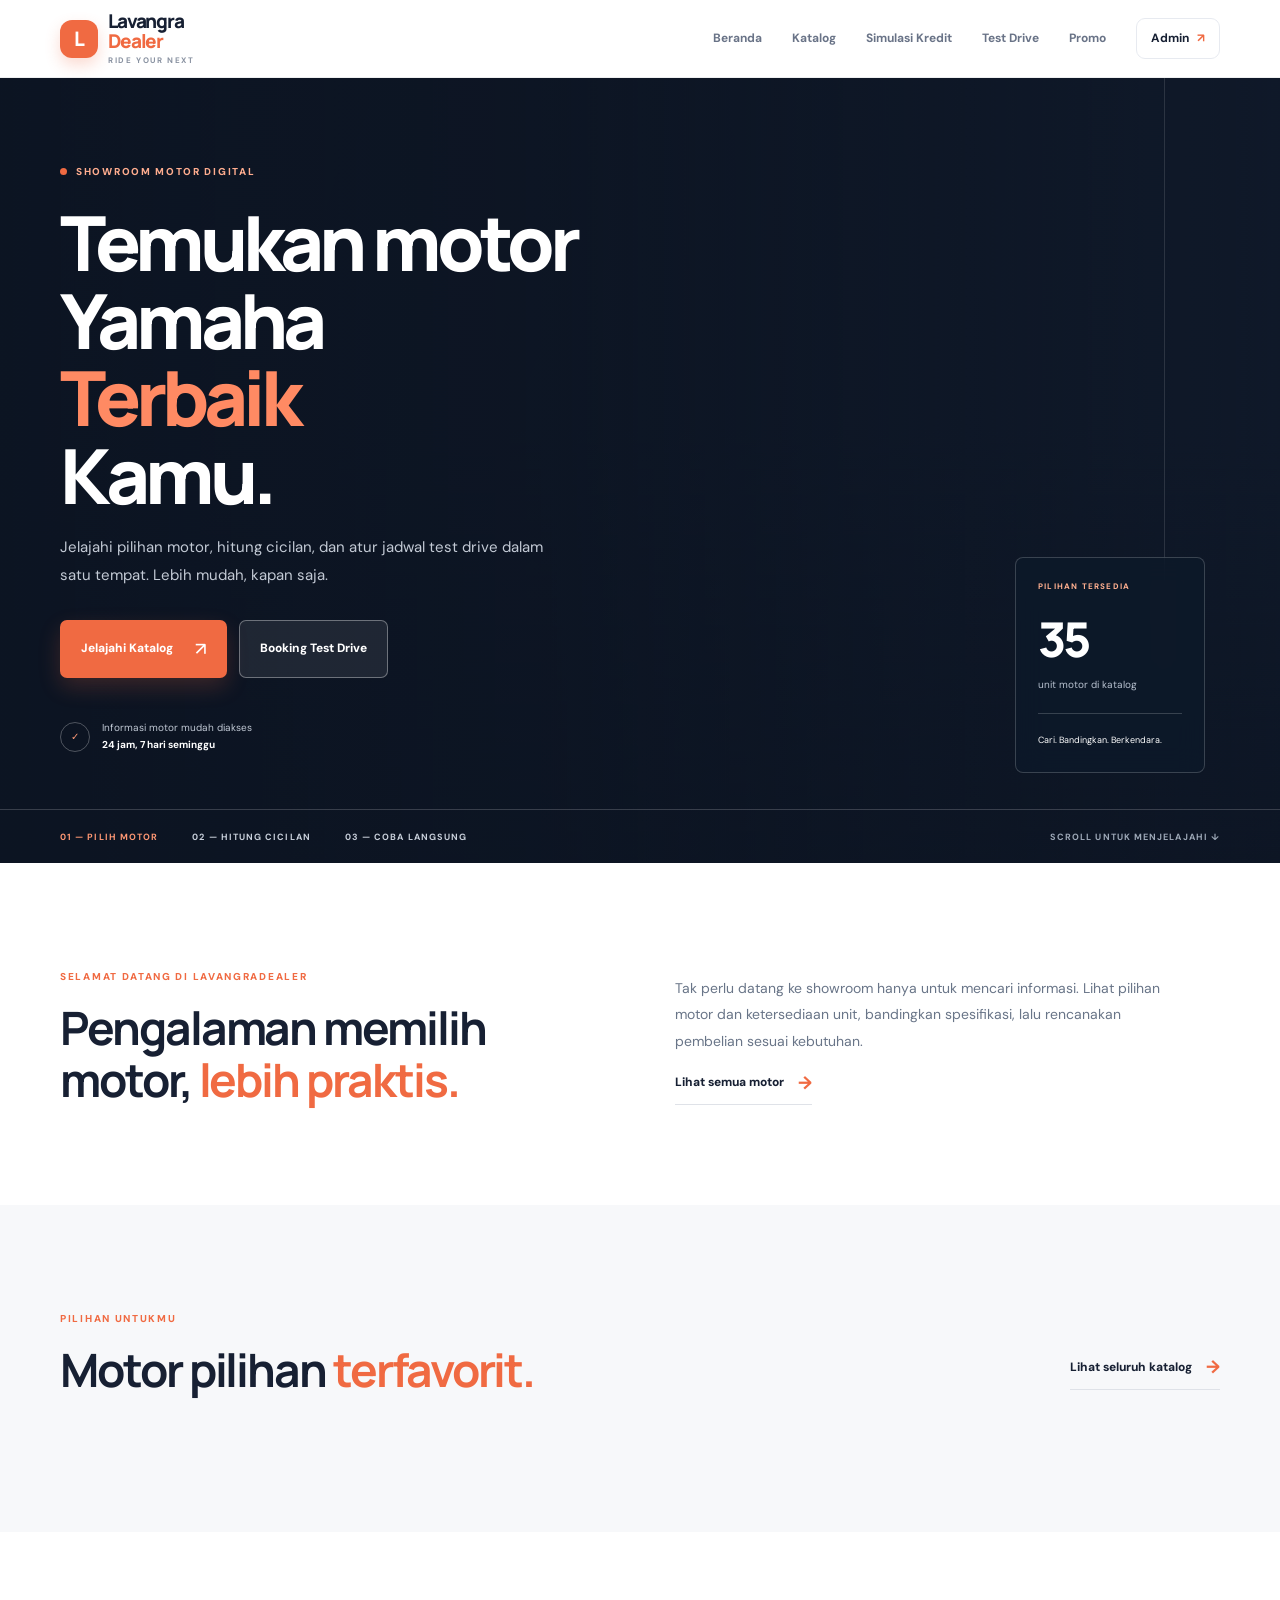
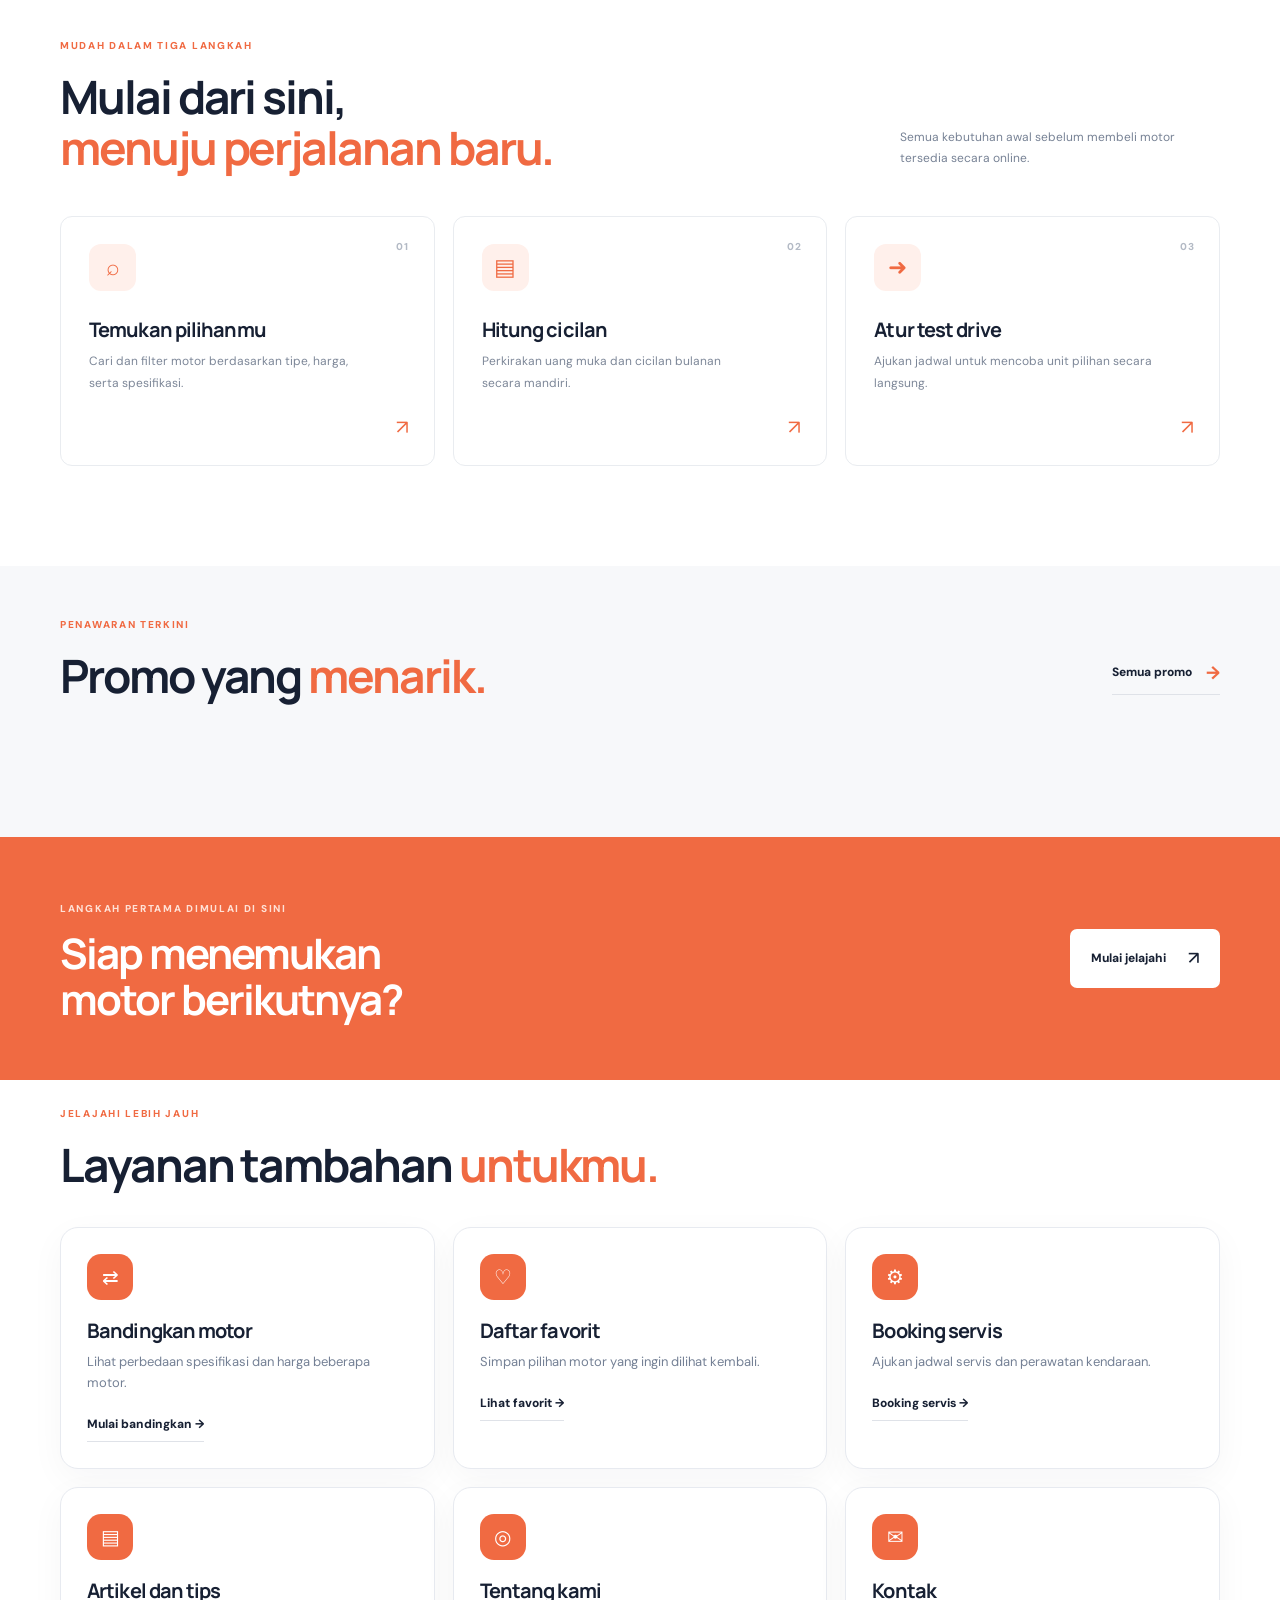
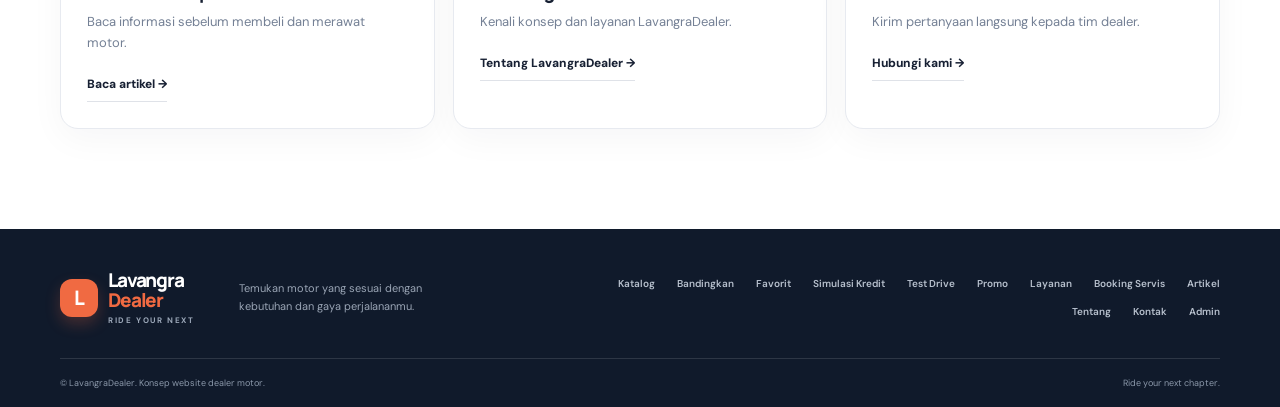
==== commit 03bee0f5: "Add files via upload" ====
--- a/index.html
+++ b/index.html
@@ -7,10 +7,10 @@
 
     <meta
         name="description"
-        content="DriveMoto — showroom motor digital. Cari motor, hitung cicilan, dan booking test drive secara online."
+        content="LavangraDealer — showroom motor digital. Cari motor, hitung cicilan, dan booking test drive secara online."
     >
 
-    <title>SAL Dealer | Beranda</title>
+    <title>LavangraDealer | Beranda</title>
 
     <!-- Google Fonts -->
     <link rel="preconnect" href="https://fonts.googleapis.com">
@@ -35,10 +35,10 @@
             <!-- Logo -->
             <a class="brand" href="index.html">
 
-                <span class="brand-mark">R</span>
+                <span class="brand-mark">L</span>
 
                 <span>
-                    SAL<span class="brand-accent">DEALER</span>
+                    Lavangra<span class="brand-accent">Dealer</span>
                     <small>RIDE YOUR NEXT</small>
                 </span>
 
@@ -190,7 +190,7 @@
                 <div>
 
                     <span class="eyebrow">
-                        SELAMAT DATANG DI SAL Dealer
+                        SELAMAT DATANG DI LAVANGRADEALER
                     </span>
 
                     <h2>
@@ -407,7 +407,15 @@
 
         </section>
 
-    </main>
+    <section class="section" style="padding-top:20px"><div class="container"><div class="section-heading"><div><span class="eyebrow">JELAJAHI LEBIH JAUH</span><h2>Layanan tambahan <em>untukmu.</em></h2></div></div><div class="feature-grid">
+        <article class="feature-card"><div class="feature-icon">⇄</div><h3>Bandingkan motor</h3><p>Lihat perbedaan spesifikasi dan harga beberapa motor.</p><a class="text-link" href="bandingkan.html">Mulai bandingkan →</a></article>
+        <article class="feature-card"><div class="feature-icon">♡</div><h3>Daftar favorit</h3><p>Simpan pilihan motor yang ingin dilihat kembali.</p><a class="text-link" href="favorit.html">Lihat favorit →</a></article>
+        <article class="feature-card"><div class="feature-icon">⚙</div><h3>Booking servis</h3><p>Ajukan jadwal servis dan perawatan kendaraan.</p><a class="text-link" href="booking-servis.html">Booking servis →</a></article>
+        <article class="feature-card"><div class="feature-icon">▤</div><h3>Artikel dan tips</h3><p>Baca informasi sebelum membeli dan merawat motor.</p><a class="text-link" href="artikel.html">Baca artikel →</a></article>
+        <article class="feature-card"><div class="feature-icon">◎</div><h3>Tentang kami</h3><p>Kenali konsep dan layanan LavangraDealer.</p><a class="text-link" href="tentang.html">Tentang LavangraDealer →</a></article>
+        <article class="feature-card"><div class="feature-icon">✉</div><h3>Kontak</h3><p>Kirim pertanyaan langsung kepada tim dealer.</p><a class="text-link" href="kontak.html">Hubungi kami →</a></article>
+        </div></div></section>
+</main>
 
 
     <!-- ================= FOOTER ================= -->
@@ -418,10 +426,10 @@
             <!-- Logo Footer -->
             <a class="brand brand-footer" href="index.html">
 
-                <span class="brand-mark">D</span>
+                <span class="brand-mark">L</span>
 
                 <span>
-                    Drive<span class="brand-accent">Moto</span>
+                    Lavangra<span class="brand-accent">Dealer</span>
                     <small>RIDE YOUR NEXT</small>
                 </span>
 
@@ -436,16 +444,19 @@
 
 
             <!-- Link Footer -->
-            <div class="footer-links">
-
+            <div class="footer-links footer-links-expanded">
                 <a href="katalog.html">Katalog</a>
-
+                <a href="bandingkan.html">Bandingkan</a>
+                <a href="favorit.html">Favorit</a>
                 <a href="simulasi.html">Simulasi Kredit</a>
-
                 <a href="test-drive.html">Test Drive</a>
-
+                <a href="promo.html">Promo</a>
+                <a href="layanan.html">Layanan</a>
+                <a href="booking-servis.html">Booking Servis</a>
+                <a href="artikel.html">Artikel</a>
+                <a href="tentang.html">Tentang</a>
+                <a href="kontak.html">Kontak</a>
                 <a href="admin.html">Admin</a>
-
             </div>
 
         </div>
@@ -456,7 +467,7 @@
 
             <span>
                 © <span data-year></span>
-                DriveMoto. Konsep website dealer motor.
+                LavangraDealer. Konsep website dealer motor.
             </span>
 
             <span>Ride your next chapter.</span>
--- a/style.css
+++ b/style.css
@@ -1,21 +1,2779 @@
-:root{--ink:#172033;--muted:#748095;--line:#e7eaf0;--paper:#fff;--soft:#f5f6f8;--orange:#f06a42;--orange-dark:#dd5532;--navy:#101a2b;--navy-2:#1c2b42;--green:#20866c;--shadow:0 18px 60px rgba(22,34,54,.09);--radius:18px}
-*{box-sizing:border-box}html{scroll-behavior:smooth}body{margin:0;background:#fff;color:var(--ink);font-family:'DM Sans',Arial,sans-serif;font-size:15px;line-height:1.6}h1,h2,h3,h4,p{margin-top:0}h1,h2,h3{font-family:Manrope,'DM Sans',sans-serif;letter-spacing:-.045em;line-height:1.12}h1 em,h2 em{font-style:normal;color:var(--orange)}a{color:inherit;text-decoration:none}button,input,select,textarea{font:inherit}button,a{-webkit-tap-highlight-color:transparent}.container{width:min(1160px,calc(100% - 48px));margin:0 auto}.section{padding:100px 0}.eyebrow{display:inline-flex;align-items:center;gap:9px;color:var(--orange);font-size:10px;font-weight:800;letter-spacing:.17em;text-transform:uppercase}.eyebrow-light{color:#ffad8f}.eyebrow i{display:inline-block;width:7px;height:7px;border-radius:50%;background:var(--orange)}.muted{color:var(--muted)}
-.site-header{height:78px;position:sticky;top:0;z-index:30;background:rgba(255,255,255,.96);border-bottom:1px solid rgba(18,29,48,.07);backdrop-filter:blur(16px)}.nav-wrap{height:100%;display:flex;align-items:center;justify-content:space-between}.brand{display:inline-flex;align-items:center;gap:10px;font-family:Manrope,sans-serif;font-size:19px;font-weight:800;letter-spacing:-.06em;line-height:1.05}.brand>span:last-child{display:flex;flex-direction:column}.brand-accent{color:var(--orange)}.brand small{margin-top:4px;color:#8992a1;font:700 8px 'DM Sans',sans-serif;letter-spacing:.2em}.brand-mark{display:grid;place-items:center;width:38px;height:38px;border-radius:12px;background:var(--orange);color:white;font:800 20px Manrope;letter-spacing:-.07em;box-shadow:0 7px 15px rgba(240,106,66,.24)}.nav-links{display:flex;align-items:center;gap:30px}.nav-links>a{font-size:12px;font-weight:700;color:#697387;transition:.2s}.nav-links>a:hover,.nav-links>a.active{color:var(--ink)}.nav-links>a.active:not(.nav-admin):after{content:"";display:block;width:16px;height:2px;margin:5px auto -7px;background:var(--orange);border-radius:3px}.nav-links .nav-admin{padding:10px 14px;border:1px solid var(--line);border-radius:9px;color:var(--ink)}.nav-admin span{color:var(--orange);margin-left:5px}.nav-toggle{display:none;border:0;background:transparent;font-size:25px;color:var(--ink);cursor:pointer}
-.btn{display:inline-flex;justify-content:center;align-items:center;gap:22px;padding:14px 20px;border:1px solid transparent;border-radius:7px;font-size:12px;font-weight:800;cursor:pointer;transition:transform .2s,background .2s,border-color .2s}.btn:hover{transform:translateY(-2px)}.btn span{font-size:18px;font-weight:500}.btn-primary{background:var(--orange);color:#fff;box-shadow:0 9px 22px rgba(240,106,66,.2)}.btn-primary:hover{background:var(--orange-dark)}.btn-glass{border-color:rgba(255,255,255,.35);color:#fff;background:rgba(255,255,255,.08)}.btn-light{background:white;color:var(--ink)}.btn-outline-dark{background:white;border-color:#dfe3e9;color:var(--ink)}.btn-full{width:100%}.btn-small{padding:10px 14px;font-size:11px}.btn-text{background:transparent;color:var(--muted)}
-.hero{position:relative;min-height:640px;overflow:hidden;background:var(--navy);color:white}.hero-photo{position:absolute;inset:0;background:linear-gradient(90deg,rgba(12,20,34,.96) 0%,rgba(12,20,34,.82) 43%,rgba(12,20,34,.25) 100%),linear-gradient(0deg,rgba(12,20,34,.65),transparent 55%),url('https://static.wixstatic.com/media/11cce1_a49854a74dad412c9e102615b6f56d12~mv2.png/v1/fill/w_1000,h_668,al_c,q_90,usm_0.66_1.00_0.01/11cce1_a49854a74dad412c9e102615b6f56d12~mv2.png') center 55%/cover no-repeat;transform:scale(1.015)}.hero:after{content:"";position:absolute;right:9%;top:0;width:1px;height:82%;background:rgba(255,255,255,.12)}.hero-content{position:relative;z-index:1;min-height:555px;display:flex;align-items:center;justify-content:space-between;padding-top:35px;padding-bottom:65px}.hero-copy{max-width:650px;padding:45px 0}.hero h1{font-size:clamp(48px,6.5vw,76px);margin:22px 0 20px;font-weight:800;line-height:1.02;letter-spacing:-.065em}.hero h1 em{color:#ff8a63}.hero-copy>p{max-width:485px;color:#c3cad5;font-size:15px;line-height:1.85}.hero-actions{display:flex;gap:12px;margin-top:30px}.hero-note{display:flex;align-items:center;gap:12px;margin-top:42px;color:#c0c8d4;font-size:10px;line-height:1.65}.hero-note b{color:white;font-weight:700}.hero-note-icon{display:grid;place-items:center;width:30px;height:30px;border:1px solid rgba(255,255,255,.27);border-radius:50%;color:#ff9b78}.hero-side-card{width:190px;align-self:flex-end;margin:0 15px 25px 0;padding:22px;background:rgba(13,25,42,.72);border:1px solid rgba(255,255,255,.19);backdrop-filter:blur(14px);border-radius:8px}.side-card-label{display:block;color:#ffb090;font-size:8px;font-weight:800;letter-spacing:.15em}.hero-side-card strong{display:block;margin:14px 0 0;font:800 48px Manrope;letter-spacing:-.06em}.hero-side-card>span:nth-of-type(2){color:#b8c2d0;font-size:10px}.side-card-line{height:1px;background:rgba(255,255,255,.18);margin:18px 0 12px}.side-card-bottom{font-size:9px;color:white}.hero-bottom{position:absolute;bottom:0;left:0;right:0;z-index:2;border-top:1px solid rgba(255,255,255,.18)}.hero-bottom-inner{height:53px;display:flex;align-items:center;gap:34px;color:#c9d0db;font-size:9px;font-weight:700;letter-spacing:.12em}.hero-bottom-inner>span:first-child{color:#ff9874}.scroll-hint{margin-left:auto;color:#9da8b7}
-.intro-grid{display:grid;grid-template-columns:1fr 1fr;gap:70px;align-items:end}.intro-grid h2,.section-heading h2,.catalog-toolbar h2,.finance-form-card h2,.booking-intro h2{font-size:clamp(32px,4vw,46px);margin:15px 0 0}.intro-text p{max-width:500px;color:#697588;font-size:14px;line-height:1.9}.text-link{display:inline-flex;align-items:center;gap:14px;color:var(--ink);font-size:12px;font-weight:800;border-bottom:1px solid #dfe2e8;padding-bottom:7px;transition:.2s}.text-link span{color:var(--orange);font-size:18px}.text-link:hover{color:var(--orange)}.products-section{background:#f7f8fa}.section-heading{display:flex;align-items:end;justify-content:space-between;gap:30px;margin-bottom:36px}.section-heading h2{margin-bottom:0}.section-heading .text-link{margin-bottom:6px}.product-grid{display:grid;grid-template-columns:repeat(3,minmax(0,1fr));gap:22px}.product-card{overflow:hidden;background:white;border:1px solid #eaedf1;border-radius:13px;transition:transform .25s,box-shadow .25s}.product-card:hover{transform:translateY(-5px);box-shadow:var(--shadow)}.product-image-wrap{height:215px;position:relative;overflow:hidden;background:#dfe4eb}.product-image{width:100%;height:100%;display:block;object-fit:cover;transition:transform .45s}.product-card:hover .product-image{transform:scale(1.04)}.product-badge{position:absolute;top:14px;left:14px;padding:6px 10px;border-radius:5px;background:rgba(255,255,255,.94);color:var(--ink);font-size:9px;font-weight:800}.stock-tag{position:absolute;bottom:12px;right:12px;background:rgba(17,29,47,.86);color:white;padding:6px 9px;border-radius:5px;font-size:9px;font-weight:700}.stock-tag.low-stock{background:#a84b31}.product-info{padding:18px 19px 17px}.product-meta{display:flex;justify-content:space-between;color:#939cac;font-size:9px;font-weight:800;text-transform:uppercase;letter-spacing:.1em}.product-info h3{margin:9px 0 7px;font-size:22px}.product-desc{min-height:42px;margin-bottom:13px;color:#788295;font-size:11px;line-height:1.7}.product-spec{display:flex;flex-wrap:wrap;gap:6px 14px;color:#687488;font-size:10px;padding:11px 0;border-top:1px solid #eef0f3}.color-chip{display:inline-block;padding:2px 6px;margin-right:3px;background:#f1f3f6;border-radius:4px;color:#586477}.product-bottom{display:flex;justify-content:space-between;align-items:end;padding-top:13px;border-top:1px solid #eef0f3}.product-bottom small{display:block;color:#a0a7b2;font-size:9px}.product-bottom strong{font:800 15px Manrope;color:var(--ink)}.icon-button{display:grid;place-items:center;width:34px;height:34px;border-radius:8px;background:#fff1ec;color:var(--orange);font-size:20px}.process-section{background:white}.heading-note{max-width:320px;margin:0 0 4px;color:#778295;font-size:12px;line-height:1.8}.process-grid{display:grid;grid-template-columns:repeat(3,1fr);gap:18px;margin-top:42px}.process-card{position:relative;min-height:250px;padding:27px 28px;border:1px solid #e9ecf0;border-radius:12px;transition:.25s}.process-card:hover{border-color:#f6b49e;box-shadow:var(--shadow);transform:translateY(-4px)}.process-number{position:absolute;right:24px;top:22px;color:#b3bac5;font-size:10px;font-weight:800;letter-spacing:.12em}.process-icon{display:grid;place-items:center;width:47px;height:47px;border-radius:12px;background:#fff0eb;color:var(--orange);font-size:23px}.process-card h3{margin:28px 0 10px;font-size:20px}.process-card p{max-width:280px;margin:0;color:#7d8798;font-size:12px;line-height:1.8}.process-arrow{position:absolute;right:25px;bottom:22px;color:var(--orange);font-size:20px}.home-promo-section{padding-top:45px;background:#f7f8fa}.promo-grid{display:grid;grid-template-columns:repeat(2,1fr);gap:20px}.promo-card{position:relative;display:flex;align-items:center;gap:20px;min-height:210px;padding:25px;background:var(--navy);color:white;border-radius:13px;overflow:hidden}.promo-card:after{content:"";position:absolute;width:210px;height:210px;right:55px;top:-105px;border:1px solid rgba(255,255,255,.12);border-radius:50%;box-shadow:0 0 0 25px rgba(255,255,255,.025),0 0 0 52px rgba(255,255,255,.02)}.promo-card-light{background:#eaf0f2;color:var(--ink)}.promo-card-light:after{border-color:rgba(20,31,51,.1);box-shadow:0 0 0 25px rgba(20,31,51,.025),0 0 0 52px rgba(20,31,51,.02)}.promo-mark{flex:0 0 62px;display:grid;place-items:center;width:62px;height:62px;border:1px solid rgba(255,255,255,.27);border-radius:17px;font:800 22px Manrope;z-index:1}.promo-mark span{color:#ff9b78}.promo-card-light .promo-mark{border-color:#c5ced8}.promo-copy{position:relative;z-index:1;max-width:270px}.promo-copy .eyebrow{font-size:8px}.promo-copy h3{margin:9px 0;font-size:19px}.promo-copy p{margin-bottom:8px;color:#c5ccda;font-size:10px;line-height:1.65}.promo-card-light .promo-copy p{color:#667286}.promo-copy small{color:#94a0b1;font-size:9px}.promo-card-light .promo-copy small{color:#8290a0}.promo-offer{position:relative;z-index:1;margin-left:auto;align-self:flex-end;min-width:90px;color:#ff9a77;font:800 13px Manrope;text-align:right}.promo-offer span{display:block;margin-top:4px;color:#bbc3cf;font:500 9px 'DM Sans'}.promo-card-light .promo-offer span{color:#748093}.cta-band{padding:58px 0;background:var(--orange);color:white}.cta-inner{display:flex;align-items:center;justify-content:space-between}.cta-inner h2{margin:12px 0 0;font-size:42px;line-height:1.08}.cta-inner .eyebrow{color:#ffe1d6}.site-footer{background:#101a2b;color:white}.footer-main{display:flex;align-items:center;gap:45px;padding:42px 0 33px}.brand-footer{color:white}.brand-footer small{color:#9ca8b9}.footer-main>p{max-width:230px;margin:0;color:#9aa5b5;font-size:11px}.footer-links{display:flex;gap:22px;margin-left:auto}.footer-links a{color:#b7c0cd;font-size:10px;font-weight:600}.footer-links a:hover{color:#fff}.footer-bottom{display:flex;justify-content:space-between;gap:20px;padding:17px 0;border-top:1px solid rgba(255,255,255,.12);color:#8b98aa;font-size:9px}
+:root {
+    --ink: #172033;
+    --muted: #748095;
+    --line: #e7eaf0;
+    --paper: #fff;
+    --soft: #f5f6f8;
+    --orange: #f06a42;
+    --orange-dark: #dd5532;
+    --navy: #101a2b;
+    --navy-2: #1c2b42;
+    --green: #20866c;
+    --shadow: 0 18px 60px rgba(22,34,54,.09);
+    --radius: 18px;
+}
+
+* {
+    box-sizing: border-box;
+}
+
+html {
+    scroll-behavior: smooth;
+}
+
+body {
+    margin: 0;
+    background: #fff;
+    color: var(--ink);
+    font-family: 'DM Sans',Arial,sans-serif;
+    font-size: 15px;
+    line-height: 1.6;
+}
+
+h1,h2,h3,h4,p {
+    margin-top: 0;
+}
+
+h1,h2,h3 {
+    font-family: Manrope,'DM Sans',sans-serif;
+    letter-spacing: -.045em;
+    line-height: 1.12;
+}
+
+h1 em,h2 em {
+    font-style: normal;
+    color: var(--orange);
+}
+
+a {
+    color: inherit;
+    text-decoration: none;
+}
+
+button,input,select,textarea {
+    font: inherit;
+}
+
+button,a {
+    -webkit-tap-highlight-color: transparent;
+}
+
+.container {
+    width: min(1160px,calc(100% - 48px));
+    margin: 0 auto;
+}
+
+.section {
+    padding: 100px 0;
+}
+
+.eyebrow {
+    display: inline-flex;
+    align-items: center;
+    gap: 9px;
+    color: var(--orange);
+    font-size: 10px;
+    font-weight: 800;
+    letter-spacing: .17em;
+    text-transform: uppercase;
+}
+
+.eyebrow-light {
+    color: #ffad8f;
+}
+
+.eyebrow i {
+    display: inline-block;
+    width: 7px;
+    height: 7px;
+    border-radius: 50%;
+    background: var(--orange);
+}
+
+.muted {
+    color: var(--muted);
+}
+
+.site-header {
+    height: 78px;
+    position: sticky;
+    top: 0;
+    z-index: 30;
+    background: rgba(255,255,255,.96);
+    border-bottom: 1px solid rgba(18,29,48,.07);
+    backdrop-filter: blur(16px);
+}
+
+.nav-wrap {
+    height: 100%;
+    display: flex;
+    align-items: center;
+    justify-content: space-between;
+}
+
+.brand {
+    display: inline-flex;
+    align-items: center;
+    gap: 10px;
+    font-family: Manrope,sans-serif;
+    font-size: 19px;
+    font-weight: 800;
+    letter-spacing: -.06em;
+    line-height: 1.05;
+}
+
+.brand>span:last-child {
+    display: flex;
+    flex-direction: column;
+}
+
+.brand-accent {
+    color: var(--orange);
+}
+
+.brand small {
+    margin-top: 4px;
+    color: #8992a1;
+    font: 700 8px 'DM Sans',sans-serif;
+    letter-spacing: .2em;
+}
+
+.brand-mark {
+    display: grid;
+    place-items: center;
+    width: 38px;
+    height: 38px;
+    border-radius: 12px;
+    background: var(--orange);
+    color: white;
+    font: 800 20px Manrope;
+    letter-spacing: -.07em;
+    box-shadow: 0 7px 15px rgba(240,106,66,.24);
+}
+
+.nav-links {
+    display: flex;
+    align-items: center;
+    gap: 30px;
+}
+
+.nav-links>a {
+    font-size: 12px;
+    font-weight: 700;
+    color: #697387;
+    transition: .2s;
+}
+
+.nav-links>a:hover,.nav-links>a.active {
+    color: var(--ink);
+}
+
+.nav-links>a.active:not(.nav-admin):after {
+    content: "";
+    display: block;
+    width: 16px;
+    height: 2px;
+    margin: 5px auto -7px;
+    background: var(--orange);
+    border-radius: 3px;
+}
+
+.nav-links .nav-admin {
+    padding: 10px 14px;
+    border: 1px solid var(--line);
+    border-radius: 9px;
+    color: var(--ink);
+}
+
+.nav-admin span {
+    color: var(--orange);
+    margin-left: 5px;
+}
+
+.nav-toggle {
+    display: none;
+    border: 0;
+    background: transparent;
+    font-size: 25px;
+    color: var(--ink);
+    cursor: pointer;
+}
+
+.btn {
+    display: inline-flex;
+    justify-content: center;
+    align-items: center;
+    gap: 22px;
+    padding: 14px 20px;
+    border: 1px solid transparent;
+    border-radius: 7px;
+    font-size: 12px;
+    font-weight: 800;
+    cursor: pointer;
+    transition: transform .2s,background .2s,border-color .2s;
+}
+
+.btn:hover {
+    transform: translateY(-2px);
+}
+
+.btn span {
+    font-size: 18px;
+    font-weight: 500;
+}
+
+.btn-primary {
+    background: var(--orange);
+    color: #fff;
+    box-shadow: 0 9px 22px rgba(240,106,66,.2);
+}
+
+.btn-primary:hover {
+    background: var(--orange-dark);
+}
+
+.btn-glass {
+    border-color: rgba(255,255,255,.35);
+    color: #fff;
+    background: rgba(255,255,255,.08);
+}
+
+.btn-light {
+    background: white;
+    color: var(--ink);
+}
+
+.btn-outline-dark {
+    background: white;
+    border-color: #dfe3e9;
+    color: var(--ink);
+}
+
+.btn-full {
+    width: 100%;
+}
+
+.btn-small {
+    padding: 10px 14px;
+    font-size: 11px;
+}
+
+.btn-text {
+    background: transparent;
+    color: var(--muted);
+}
+
+.hero {
+    position: relative;
+    min-height: 640px;
+    overflow: hidden;
+    background: var(--navy);
+    color: white;
+}
+
+.hero-photo {
+    position: absolute;
+    inset: 0;
+    background: linear-gradient(90deg,rgba(12,20,34,.96) 0%,rgba(12,20,34,.82) 43%,rgba(12,20,34,.25) 100%),linear-gradient(0deg,rgba(12,20,34,.65),transparent 55%),url('https://static.wixstatic.com/media/11cce1_a49854a74dad412c9e102615b6f56d12~mv2.png/v1/fill/w_1000,h_668,al_c,q_90,usm_0.66_1.00_0.01/11cce1_a49854a74dad412c9e102615b6f56d12~mv2.png') center 55%/cover no-repeat;
+    transform: scale(1.015);
+}
+
+.hero:after {
+    content: "";
+    position: absolute;
+    right: 9%;
+    top: 0;
+    width: 1px;
+    height: 82%;
+    background: rgba(255,255,255,.12);
+}
+
+.hero-content {
+    position: relative;
+    z-index: 1;
+    min-height: 555px;
+    display: flex;
+    align-items: center;
+    justify-content: space-between;
+    padding-top: 35px;
+    padding-bottom: 65px;
+}
+
+.hero-copy {
+    max-width: 650px;
+    padding: 45px 0;
+}
+
+.hero h1 {
+    font-size: clamp(48px,6.5vw,76px);
+    margin: 22px 0 20px;
+    font-weight: 800;
+    line-height: 1.02;
+    letter-spacing: -.065em;
+}
+
+.hero h1 em {
+    color: #ff8a63;
+}
+
+.hero-copy>p {
+    max-width: 485px;
+    color: #c3cad5;
+    font-size: 15px;
+    line-height: 1.85;
+}
+
+.hero-actions {
+    display: flex;
+    gap: 12px;
+    margin-top: 30px;
+}
+
+.hero-note {
+    display: flex;
+    align-items: center;
+    gap: 12px;
+    margin-top: 42px;
+    color: #c0c8d4;
+    font-size: 10px;
+    line-height: 1.65;
+}
+
+.hero-note b {
+    color: white;
+    font-weight: 700;
+}
+
+.hero-note-icon {
+    display: grid;
+    place-items: center;
+    width: 30px;
+    height: 30px;
+    border: 1px solid rgba(255,255,255,.27);
+    border-radius: 50%;
+    color: #ff9b78;
+}
+
+.hero-side-card {
+    width: 190px;
+    align-self: flex-end;
+    margin: 0 15px 25px 0;
+    padding: 22px;
+    background: rgba(13,25,42,.72);
+    border: 1px solid rgba(255,255,255,.19);
+    backdrop-filter: blur(14px);
+    border-radius: 8px;
+}
+
+.side-card-label {
+    display: block;
+    color: #ffb090;
+    font-size: 8px;
+    font-weight: 800;
+    letter-spacing: .15em;
+}
+
+.hero-side-card strong {
+    display: block;
+    margin: 14px 0 0;
+    font: 800 48px Manrope;
+    letter-spacing: -.06em;
+}
+
+.hero-side-card>span:nth-of-type(2) {
+    color: #b8c2d0;
+    font-size: 10px;
+}
+
+.side-card-line {
+    height: 1px;
+    background: rgba(255,255,255,.18);
+    margin: 18px 0 12px;
+}
+
+.side-card-bottom {
+    font-size: 9px;
+    color: white;
+}
+
+.hero-bottom {
+    position: absolute;
+    bottom: 0;
+    left: 0;
+    right: 0;
+    z-index: 2;
+    border-top: 1px solid rgba(255,255,255,.18);
+}
+
+.hero-bottom-inner {
+    height: 53px;
+    display: flex;
+    align-items: center;
+    gap: 34px;
+    color: #c9d0db;
+    font-size: 9px;
+    font-weight: 700;
+    letter-spacing: .12em;
+}
+
+.hero-bottom-inner>span:first-child {
+    color: #ff9874;
+}
+
+.scroll-hint {
+    margin-left: auto;
+    color: #9da8b7;
+}
+
+.intro-grid {
+    display: grid;
+    grid-template-columns: 1fr 1fr;
+    gap: 70px;
+    align-items: end;
+}
+
+.intro-grid h2,.section-heading h2,.catalog-toolbar h2,.finance-form-card h2,.booking-intro h2 {
+    font-size: clamp(32px,4vw,46px);
+    margin: 15px 0 0;
+}
+
+.intro-text p {
+    max-width: 500px;
+    color: #697588;
+    font-size: 14px;
+    line-height: 1.9;
+}
+
+.text-link {
+    display: inline-flex;
+    align-items: center;
+    gap: 14px;
+    color: var(--ink);
+    font-size: 12px;
+    font-weight: 800;
+    border-bottom: 1px solid #dfe2e8;
+    padding-bottom: 7px;
+    transition: .2s;
+}
+
+.text-link span {
+    color: var(--orange);
+    font-size: 18px;
+}
+
+.text-link:hover {
+    color: var(--orange);
+}
+
+.products-section {
+    background: #f7f8fa;
+}
+
+.section-heading {
+    display: flex;
+    align-items: end;
+    justify-content: space-between;
+    gap: 30px;
+    margin-bottom: 36px;
+}
+
+.section-heading h2 {
+    margin-bottom: 0;
+}
+
+.section-heading .text-link {
+    margin-bottom: 6px;
+}
+
+.product-grid {
+    display: grid;
+    grid-template-columns: repeat(3,minmax(0,1fr));
+    gap: 22px;
+}
+
+.product-card {
+    overflow: hidden;
+    background: white;
+    border: 1px solid #eaedf1;
+    border-radius: 13px;
+    transition: transform .25s,box-shadow .25s;
+}
+
+.product-card:hover {
+    transform: translateY(-5px);
+    box-shadow: var(--shadow);
+}
+
+.product-image-wrap {
+    height: 215px;
+    position: relative;
+    overflow: hidden;
+    background: #dfe4eb;
+}
+
+.product-image {
+    width: 100%;
+    height: 100%;
+    display: block;
+    object-fit: cover;
+    transition: transform .45s;
+}
+
+.product-card:hover .product-image {
+    transform: scale(1.04);
+}
+
+.product-badge {
+    position: absolute;
+    top: 14px;
+    left: 14px;
+    padding: 6px 10px;
+    border-radius: 5px;
+    background: rgba(255,255,255,.94);
+    color: var(--ink);
+    font-size: 9px;
+    font-weight: 800;
+}
+
+.stock-tag {
+    position: absolute;
+    bottom: 12px;
+    right: 12px;
+    background: rgba(17,29,47,.86);
+    color: white;
+    padding: 6px 9px;
+    border-radius: 5px;
+    font-size: 9px;
+    font-weight: 700;
+}
+
+.stock-tag.low-stock {
+    background: #a84b31;
+}
+
+.product-info {
+    padding: 18px 19px 17px;
+}
+
+.product-meta {
+    display: flex;
+    justify-content: space-between;
+    color: #939cac;
+    font-size: 9px;
+    font-weight: 800;
+    text-transform: uppercase;
+    letter-spacing: .1em;
+}
+
+.product-info h3 {
+    margin: 9px 0 7px;
+    font-size: 22px;
+}
+
+.product-desc {
+    min-height: 42px;
+    margin-bottom: 13px;
+    color: #788295;
+    font-size: 11px;
+    line-height: 1.7;
+}
+
+.product-spec {
+    display: flex;
+    flex-wrap: wrap;
+    gap: 6px 14px;
+    color: #687488;
+    font-size: 10px;
+    padding: 11px 0;
+    border-top: 1px solid #eef0f3;
+}
+
+.color-chip {
+    display: inline-block;
+    padding: 2px 6px;
+    margin-right: 3px;
+    background: #f1f3f6;
+    border-radius: 4px;
+    color: #586477;
+}
+
+.product-bottom {
+    display: flex;
+    justify-content: space-between;
+    align-items: end;
+    padding-top: 13px;
+    border-top: 1px solid #eef0f3;
+}
+
+.product-bottom small {
+    display: block;
+    color: #a0a7b2;
+    font-size: 9px;
+}
+
+.product-bottom strong {
+    font: 800 15px Manrope;
+    color: var(--ink);
+}
+
+.icon-button {
+    display: grid;
+    place-items: center;
+    width: 34px;
+    height: 34px;
+    border-radius: 8px;
+    background: #fff1ec;
+    color: var(--orange);
+    font-size: 20px;
+}
+
+.process-section {
+    background: white;
+}
+
+.heading-note {
+    max-width: 320px;
+    margin: 0 0 4px;
+    color: #778295;
+    font-size: 12px;
+    line-height: 1.8;
+}
+
+.process-grid {
+    display: grid;
+    grid-template-columns: repeat(3,1fr);
+    gap: 18px;
+    margin-top: 42px;
+}
+
+.process-card {
+    position: relative;
+    min-height: 250px;
+    padding: 27px 28px;
+    border: 1px solid #e9ecf0;
+    border-radius: 12px;
+    transition: .25s;
+}
+
+.process-card:hover {
+    border-color: #f6b49e;
+    box-shadow: var(--shadow);
+    transform: translateY(-4px);
+}
+
+.process-number {
+    position: absolute;
+    right: 24px;
+    top: 22px;
+    color: #b3bac5;
+    font-size: 10px;
+    font-weight: 800;
+    letter-spacing: .12em;
+}
+
+.process-icon {
+    display: grid;
+    place-items: center;
+    width: 47px;
+    height: 47px;
+    border-radius: 12px;
+    background: #fff0eb;
+    color: var(--orange);
+    font-size: 23px;
+}
+
+.process-card h3 {
+    margin: 28px 0 10px;
+    font-size: 20px;
+}
+
+.process-card p {
+    max-width: 280px;
+    margin: 0;
+    color: #7d8798;
+    font-size: 12px;
+    line-height: 1.8;
+}
+
+.process-arrow {
+    position: absolute;
+    right: 25px;
+    bottom: 22px;
+    color: var(--orange);
+    font-size: 20px;
+}
+
+.home-promo-section {
+    padding-top: 45px;
+    background: #f7f8fa;
+}
+
+.promo-grid {
+    display: grid;
+    grid-template-columns: repeat(2,1fr);
+    gap: 20px;
+}
+
+.promo-card {
+    position: relative;
+    display: flex;
+    align-items: center;
+    gap: 20px;
+    min-height: 210px;
+    padding: 25px;
+    background: var(--navy);
+    color: white;
+    border-radius: 13px;
+    overflow: hidden;
+}
+
+.promo-card:after {
+    content: "";
+    position: absolute;
+    width: 210px;
+    height: 210px;
+    right: 55px;
+    top: -105px;
+    border: 1px solid rgba(255,255,255,.12);
+    border-radius: 50%;
+    box-shadow: 0 0 0 25px rgba(255,255,255,.025),0 0 0 52px rgba(255,255,255,.02);
+}
+
+.promo-card-light {
+    background: #eaf0f2;
+    color: var(--ink);
+}
+
+.promo-card-light:after {
+    border-color: rgba(20,31,51,.1);
+    box-shadow: 0 0 0 25px rgba(20,31,51,.025),0 0 0 52px rgba(20,31,51,.02);
+}
+
+.promo-mark {
+    flex: 0 0 62px;
+    display: grid;
+    place-items: center;
+    width: 62px;
+    height: 62px;
+    border: 1px solid rgba(255,255,255,.27);
+    border-radius: 17px;
+    font: 800 22px Manrope;
+    z-index: 1;
+}
+
+.promo-mark span {
+    color: #ff9b78;
+}
+
+.promo-card-light .promo-mark {
+    border-color: #c5ced8;
+}
+
+.promo-copy {
+    position: relative;
+    z-index: 1;
+    max-width: 270px;
+}
+
+.promo-copy .eyebrow {
+    font-size: 8px;
+}
+
+.promo-copy h3 {
+    margin: 9px 0;
+    font-size: 19px;
+}
+
+.promo-copy p {
+    margin-bottom: 8px;
+    color: #c5ccda;
+    font-size: 10px;
+    line-height: 1.65;
+}
+
+.promo-card-light .promo-copy p {
+    color: #667286;
+}
+
+.promo-copy small {
+    color: #94a0b1;
+    font-size: 9px;
+}
+
+.promo-card-light .promo-copy small {
+    color: #8290a0;
+}
+
+.promo-offer {
+    position: relative;
+    z-index: 1;
+    margin-left: auto;
+    align-self: flex-end;
+    min-width: 90px;
+    color: #ff9a77;
+    font: 800 13px Manrope;
+    text-align: right;
+}
+
+.promo-offer span {
+    display: block;
+    margin-top: 4px;
+    color: #bbc3cf;
+    font: 500 9px 'DM Sans';
+}
+
+.promo-card-light .promo-offer span {
+    color: #748093;
+}
+
+.cta-band {
+    padding: 58px 0;
+    background: var(--orange);
+    color: white;
+}
+
+.cta-inner {
+    display: flex;
+    align-items: center;
+    justify-content: space-between;
+}
+
+.cta-inner h2 {
+    margin: 12px 0 0;
+    font-size: 42px;
+    line-height: 1.08;
+}
+
+.cta-inner .eyebrow {
+    color: #ffe1d6;
+}
+
+.site-footer {
+    background: #101a2b;
+    color: white;
+}
+
+.footer-main {
+    display: flex;
+    align-items: center;
+    gap: 45px;
+    padding: 42px 0 33px;
+}
+
+.brand-footer {
+    color: white;
+}
+
+.brand-footer small {
+    color: #9ca8b9;
+}
+
+.footer-main>p {
+    max-width: 230px;
+    margin: 0;
+    color: #9aa5b5;
+    font-size: 11px;
+}
+
+.footer-links {
+    display: flex;
+    gap: 22px;
+    margin-left: auto;
+}
+
+.footer-links a {
+    color: #b7c0cd;
+    font-size: 10px;
+    font-weight: 600;
+}
+
+.footer-links a:hover {
+    color: #fff;
+}
+
+.footer-bottom {
+    display: flex;
+    justify-content: space-between;
+    gap: 20px;
+    padding: 17px 0;
+    border-top: 1px solid rgba(255,255,255,.12);
+    color: #8b98aa;
+    font-size: 9px;
+}
+
 /* secondary page hero */
-.page-hero{position:relative;overflow:hidden;background:linear-gradient(115deg,#101a2b,#24354e);color:white}.page-hero:after{content:"";position:absolute;right:-60px;top:-180px;width:560px;height:560px;border:1px solid rgba(255,255,255,.09);border-radius:50%;box-shadow:0 0 0 44px rgba(255,255,255,.025),0 0 0 95px rgba(255,255,255,.02)}.page-hero-small{padding:45px 0 64px;min-height:300px}.page-hero .container{position:relative;z-index:1}.breadcrumbs{display:flex;align-items:center;gap:10px;margin-bottom:28px;color:#9faabd;font-size:10px}.breadcrumbs a:hover{color:white}.breadcrumbs span:last-child{color:#e5eaf1}.page-hero h1{margin:13px 0;font-size:clamp(39px,5vw,58px);line-height:1.04}.page-hero h1 em{color:#ff9976}.page-hero p{max-width:550px;margin:0;color:#bcc7d5;font-size:13px;line-height:1.8}
+
+.page-hero {
+    position: relative;
+    overflow: hidden;
+    background: linear-gradient(115deg,#101a2b,#24354e);
+    color: white;
+}
+
+.page-hero:after {
+    content: "";
+    position: absolute;
+    right: -60px;
+    top: -180px;
+    width: 560px;
+    height: 560px;
+    border: 1px solid rgba(255,255,255,.09);
+    border-radius: 50%;
+    box-shadow: 0 0 0 44px rgba(255,255,255,.025),0 0 0 95px rgba(255,255,255,.02);
+}
+
+.page-hero-small {
+    padding: 45px 0 64px;
+    min-height: 300px;
+}
+
+.page-hero .container {
+    position: relative;
+    z-index: 1;
+}
+
+.breadcrumbs {
+    display: flex;
+    align-items: center;
+    gap: 10px;
+    margin-bottom: 28px;
+    color: #9faabd;
+    font-size: 10px;
+}
+
+.breadcrumbs a:hover {
+    color: white;
+}
+
+.breadcrumbs span:last-child {
+    color: #e5eaf1;
+}
+
+.page-hero h1 {
+    margin: 13px 0;
+    font-size: clamp(39px,5vw,58px);
+    line-height: 1.04;
+}
+
+.page-hero h1 em {
+    color: #ff9976;
+}
+
+.page-hero p {
+    max-width: 550px;
+    margin: 0;
+    color: #bcc7d5;
+    font-size: 13px;
+    line-height: 1.8;
+}
+
 /* catalog */
-.catalog-section{padding-top:75px}.catalog-toolbar{display:flex;align-items:end;justify-content:space-between;gap:25px;margin-bottom:28px}.catalog-toolbar h2{margin:9px 0 3px;font-size:35px}.catalog-toolbar .muted{margin:0;font-size:11px}.filter-box{display:flex;align-items:center;gap:9px}.search-field{display:flex;align-items:center;gap:9px;min-width:245px;padding:0 12px;border:1px solid #e5e8ed;border-radius:7px;background:white}.search-field span{font-size:21px;color:var(--orange)}.search-field input{width:100%;height:42px;border:0;outline:0;font-size:10px}.filter-box select{height:44px;padding:0 28px 0 12px;border:1px solid #e5e8ed;border-radius:7px;background:#fff;color:#59667a;font-size:10px;outline:0}.catalog-grid{grid-template-columns:repeat(3,minmax(0,1fr))}.catalog-admin-hint{display:flex;align-items:center;gap:15px;margin-top:35px;padding:19px 22px;border:1px solid #eceef2;border-radius:10px;background:#fbfbfc}.hint-icon{display:grid;place-items:center;flex:0 0 36px;width:36px;height:36px;border-radius:10px;background:#fff0e9;color:var(--orange)}.catalog-admin-hint strong{font-size:11px}.catalog-admin-hint p{margin:3px 0 0;color:#858f9f;font-size:10px}.catalog-admin-hint .text-link{margin-left:auto;white-space:nowrap;font-size:10px}.empty-state{grid-column:1/-1;padding:55px 20px;text-align:center;border:1px dashed #dce1e9;border-radius:12px;color:#818b9c;font-size:13px}
+
+.catalog-section {
+    padding-top: 75px;
+}
+
+.catalog-toolbar {
+    display: flex;
+    align-items: end;
+    justify-content: space-between;
+    gap: 25px;
+    margin-bottom: 28px;
+}
+
+.catalog-toolbar h2 {
+    margin: 9px 0 3px;
+    font-size: 35px;
+}
+
+.catalog-toolbar .muted {
+    margin: 0;
+    font-size: 11px;
+}
+
+.filter-box {
+    display: flex;
+    align-items: center;
+    gap: 9px;
+}
+
+.search-field {
+    display: flex;
+    align-items: center;
+    gap: 9px;
+    min-width: 245px;
+    padding: 0 12px;
+    border: 1px solid #e5e8ed;
+    border-radius: 7px;
+    background: white;
+}
+
+.search-field span {
+    font-size: 21px;
+    color: var(--orange);
+}
+
+.search-field input {
+    width: 100%;
+    height: 42px;
+    border: 0;
+    outline: 0;
+    font-size: 10px;
+}
+
+.filter-box select {
+    height: 44px;
+    padding: 0 28px 0 12px;
+    border: 1px solid #e5e8ed;
+    border-radius: 7px;
+    background: #fff;
+    color: #59667a;
+    font-size: 10px;
+    outline: 0;
+}
+
+.catalog-grid {
+    grid-template-columns: repeat(3,minmax(0,1fr));
+}
+
+.catalog-admin-hint {
+    display: flex;
+    align-items: center;
+    gap: 15px;
+    margin-top: 35px;
+    padding: 19px 22px;
+    border: 1px solid #eceef2;
+    border-radius: 10px;
+    background: #fbfbfc;
+}
+
+.hint-icon {
+    display: grid;
+    place-items: center;
+    flex: 0 0 36px;
+    width: 36px;
+    height: 36px;
+    border-radius: 10px;
+    background: #fff0e9;
+    color: var(--orange);
+}
+
+.catalog-admin-hint strong {
+    font-size: 11px;
+}
+
+.catalog-admin-hint p {
+    margin: 3px 0 0;
+    color: #858f9f;
+    font-size: 10px;
+}
+
+.catalog-admin-hint .text-link {
+    margin-left: auto;
+    white-space: nowrap;
+    font-size: 10px;
+}
+
+.empty-state {
+    grid-column: 1/-1;
+    padding: 55px 20px;
+    text-align: center;
+    border: 1px dashed #dce1e9;
+    border-radius: 12px;
+    color: #818b9c;
+    font-size: 13px;
+}
+
 /* finance */
-.finance-section{padding:75px 0 100px;background:#f6f7f9}.finance-layout{display:grid;grid-template-columns:1.13fr .87fr;gap:26px;align-items:start}.finance-form-card,.finance-result{padding:31px;border-radius:14px;background:#fff;box-shadow:0 10px 40px rgba(20,33,54,.05)}.finance-form-card h2{font-size:34px;margin:9px 0}.finance-form-card>p{margin-bottom:28px;font-size:11px;line-height:1.8}.form-group{margin-bottom:17px}.form-group label{display:block;margin-bottom:7px;color:#39465a;font-size:10px;font-weight:800}.form-control{width:100%;min-height:44px;padding:11px 12px;border:1px solid #e3e7ed;border-radius:7px;background:#fff;color:var(--ink);outline:0;font-size:11px;transition:border-color .2s,box-shadow .2s}.form-control:focus{border-color:#f19a7b;box-shadow:0 0 0 3px rgba(240,106,66,.09)}.form-control::placeholder{color:#aab2bf}.form-control textarea,textarea.form-control{resize:vertical}.price-highlight{display:flex;justify-content:space-between;align-items:center;padding:14px 15px;margin:18px 0 22px;background:#f5f6f8;border-radius:8px}.price-highlight span{color:#7e899a;font-size:10px}.price-highlight strong{font:800 15px Manrope}.slider-group{padding:14px 15px;margin-bottom:17px;border:1px solid #e9ecf1;border-radius:9px}.label-line,.result-line{display:flex;justify-content:space-between;align-items:center}.label-line label{margin:0}.label-line strong{color:var(--orange);font:800 14px Manrope}.slider-group input[type=range]{width:100%;margin:19px 0 0;accent-color:var(--orange)}.range-caption{display:flex;justify-content:space-between;color:#9aa3b1;font-size:9px}.result-line{padding-top:12px;margin-top:11px;border-top:1px solid #edf0f3;color:#727e90;font-size:10px}.result-line b{color:var(--ink);font-size:12px}.form-row{display:grid;grid-template-columns:1fr 1fr;gap:14px}.input-suffix{position:relative}.input-suffix input{padding-right:35px}.input-suffix span{position:absolute;right:13px;top:12px;color:#738095;font-size:11px}.finance-note{padding:12px 14px;border-left:3px solid #f3a287;background:#fff7f3;color:#8b746b;font-size:9px;line-height:1.7}.finance-result{background:var(--navy);color:#fff;box-shadow:0 15px 45px rgba(16,26,43,.17)}.result-top{display:flex;align-items:center;justify-content:space-between}.result-dot{padding:5px 8px;border:1px solid rgba(255,255,255,.16);border-radius:4px;color:#9fe0c6;font-size:8px;font-weight:800;letter-spacing:.1em}.finance-result>p{margin:31px 0 7px;color:#b7c3d1;font-size:11px}.finance-result>h2{margin:0;font:800 clamp(27px,3.5vw,40px) Manrope;letter-spacing:-.06em;color:#fff}.result-divider{height:1px;margin:25px 0;background:rgba(255,255,255,.14)}.result-detail{display:flex;justify-content:space-between;gap:15px;margin:12px 0;color:#aab7c7;font-size:10px}.result-detail strong{max-width:58%;color:#fff;text-align:right;font-size:10px}.result-disclaimer{margin-top:20px;padding:11px 12px;border-radius:6px;background:rgba(255,255,255,.07);color:#aeb9c8;font-size:9px;line-height:1.6}.finance-lead-form{margin-top:27px;padding-top:23px;border-top:1px solid rgba(255,255,255,.15)}.finance-lead-form h3{margin-bottom:15px;font-size:17px}.finance-lead-form .form-group label{color:#c7d0dc}.finance-lead-form .form-control{border-color:rgba(255,255,255,.15);background:rgba(255,255,255,.08);color:white}.finance-lead-form .form-control::placeholder{color:#8190a4}
+
+.finance-section {
+    padding: 75px 0 100px;
+    background: #f6f7f9;
+}
+
+.finance-layout {
+    display: grid;
+    grid-template-columns: 1.13fr .87fr;
+    gap: 26px;
+    align-items: start;
+}
+
+.finance-form-card,.finance-result {
+    padding: 31px;
+    border-radius: 14px;
+    background: #fff;
+    box-shadow: 0 10px 40px rgba(20,33,54,.05);
+}
+
+.finance-form-card h2 {
+    font-size: 34px;
+    margin: 9px 0;
+}
+
+.finance-form-card>p {
+    margin-bottom: 28px;
+    font-size: 11px;
+    line-height: 1.8;
+}
+
+.form-group {
+    margin-bottom: 17px;
+}
+
+.form-group label {
+    display: block;
+    margin-bottom: 7px;
+    color: #39465a;
+    font-size: 10px;
+    font-weight: 800;
+}
+
+.form-control {
+    width: 100%;
+    min-height: 44px;
+    padding: 11px 12px;
+    border: 1px solid #e3e7ed;
+    border-radius: 7px;
+    background: #fff;
+    color: var(--ink);
+    outline: 0;
+    font-size: 11px;
+    transition: border-color .2s,box-shadow .2s;
+}
+
+.form-control:focus {
+    border-color: #f19a7b;
+    box-shadow: 0 0 0 3px rgba(240,106,66,.09);
+}
+
+.form-control::placeholder {
+    color: #aab2bf;
+}
+
+.form-control textarea,textarea.form-control {
+    resize: vertical;
+}
+
+.price-highlight {
+    display: flex;
+    justify-content: space-between;
+    align-items: center;
+    padding: 14px 15px;
+    margin: 18px 0 22px;
+    background: #f5f6f8;
+    border-radius: 8px;
+}
+
+.price-highlight span {
+    color: #7e899a;
+    font-size: 10px;
+}
+
+.price-highlight strong {
+    font: 800 15px Manrope;
+}
+
+.slider-group {
+    padding: 14px 15px;
+    margin-bottom: 17px;
+    border: 1px solid #e9ecf1;
+    border-radius: 9px;
+}
+
+.label-line,.result-line {
+    display: flex;
+    justify-content: space-between;
+    align-items: center;
+}
+
+.label-line label {
+    margin: 0;
+}
+
+.label-line strong {
+    color: var(--orange);
+    font: 800 14px Manrope;
+}
+
+.slider-group input[type=range] {
+    width: 100%;
+    margin: 19px 0 0;
+    accent-color: var(--orange);
+}
+
+.range-caption {
+    display: flex;
+    justify-content: space-between;
+    color: #9aa3b1;
+    font-size: 9px;
+}
+
+.result-line {
+    padding-top: 12px;
+    margin-top: 11px;
+    border-top: 1px solid #edf0f3;
+    color: #727e90;
+    font-size: 10px;
+}
+
+.result-line b {
+    color: var(--ink);
+    font-size: 12px;
+}
+
+.form-row {
+    display: grid;
+    grid-template-columns: 1fr 1fr;
+    gap: 14px;
+}
+
+.input-suffix {
+    position: relative;
+}
+
+.input-suffix input {
+    padding-right: 35px;
+}
+
+.input-suffix span {
+    position: absolute;
+    right: 13px;
+    top: 12px;
+    color: #738095;
+    font-size: 11px;
+}
+
+.finance-note {
+    padding: 12px 14px;
+    border-left: 3px solid #f3a287;
+    background: #fff7f3;
+    color: #8b746b;
+    font-size: 9px;
+    line-height: 1.7;
+}
+
+.finance-result {
+    background: var(--navy);
+    color: #fff;
+    box-shadow: 0 15px 45px rgba(16,26,43,.17);
+}
+
+.result-top {
+    display: flex;
+    align-items: center;
+    justify-content: space-between;
+}
+
+.result-dot {
+    padding: 5px 8px;
+    border: 1px solid rgba(255,255,255,.16);
+    border-radius: 4px;
+    color: #9fe0c6;
+    font-size: 8px;
+    font-weight: 800;
+    letter-spacing: .1em;
+}
+
+.finance-result>p {
+    margin: 31px 0 7px;
+    color: #b7c3d1;
+    font-size: 11px;
+}
+
+.finance-result>h2 {
+    margin: 0;
+    font: 800 clamp(27px,3.5vw,40px) Manrope;
+    letter-spacing: -.06em;
+    color: #fff;
+}
+
+.result-divider {
+    height: 1px;
+    margin: 25px 0;
+    background: rgba(255,255,255,.14);
+}
+
+.result-detail {
+    display: flex;
+    justify-content: space-between;
+    gap: 15px;
+    margin: 12px 0;
+    color: #aab7c7;
+    font-size: 10px;
+}
+
+.result-detail strong {
+    max-width: 58%;
+    color: #fff;
+    text-align: right;
+    font-size: 10px;
+}
+
+.result-disclaimer {
+    margin-top: 20px;
+    padding: 11px 12px;
+    border-radius: 6px;
+    background: rgba(255,255,255,.07);
+    color: #aeb9c8;
+    font-size: 9px;
+    line-height: 1.6;
+}
+
+.finance-lead-form {
+    margin-top: 27px;
+    padding-top: 23px;
+    border-top: 1px solid rgba(255,255,255,.15);
+}
+
+.finance-lead-form h3 {
+    margin-bottom: 15px;
+    font-size: 17px;
+}
+
+.finance-lead-form .form-group label {
+    color: #c7d0dc;
+}
+
+.finance-lead-form .form-control {
+    border-color: rgba(255,255,255,.15);
+    background: rgba(255,255,255,.08);
+    color: white;
+}
+
+.finance-lead-form .form-control::placeholder {
+    color: #8190a4;
+}
+
 /* booking */
-.booking-section{background:#f7f8fa;padding:75px 0 100px}.booking-layout{display:grid;grid-template-columns:.82fr 1.18fr;gap:75px;align-items:start}.booking-intro{padding-top:13px}.booking-intro h2{max-width:440px;margin:13px 0 20px;font-size:42px}.booking-intro>p{max-width:400px;color:#778295;font-size:12px;line-height:1.9}.booking-benefits{display:grid;gap:18px;margin-top:37px}.booking-benefits>div{display:flex;align-items:center;gap:14px}.booking-benefits>div>span{display:grid;place-items:center;width:36px;height:36px;border:1px solid #e1e5eb;border-radius:50%;color:var(--orange);font-size:10px;font-weight:800}.booking-benefits p{display:flex;flex-direction:column;margin:0}.booking-benefits strong{font-size:11px}.booking-benefits small{color:#8791a0;font-size:10px}.booking-hours{display:flex;align-items:center;gap:12px;margin-top:40px;padding:15px 17px;border:1px solid #e7eaf0;border-radius:9px;background:#fff}.hours-icon{font-size:24px;color:var(--orange)}.booking-hours div{display:flex;flex-direction:column}.booking-hours strong{font-size:10px}.booking-hours small{color:#8791a0;font-size:9px}.booking-form-card{padding:30px 32px;background:white;border:1px solid #e9ecf0;border-radius:13px;box-shadow:0 15px 45px rgba(20,33,54,.05)}.form-card-heading{display:flex;align-items:center;justify-content:space-between;margin-bottom:23px;padding-bottom:17px;border-bottom:1px solid #edf0f3}.form-card-heading h3{margin:7px 0 0;font-size:23px}.form-step{color:#9ba4b1;font-size:9px;font-weight:800;letter-spacing:.1em}.booking-form-card .form-row{gap:12px}.booking-form-card textarea{min-height:82px}.form-privacy{display:block;margin-top:12px;color:#929baa;font-size:9px;line-height:1.65;text-align:center}
+
+.booking-section {
+    background: #f7f8fa;
+    padding: 75px 0 100px;
+}
+
+.booking-layout {
+    display: grid;
+    grid-template-columns: .82fr 1.18fr;
+    gap: 75px;
+    align-items: start;
+}
+
+.booking-intro {
+    padding-top: 13px;
+}
+
+.booking-intro h2 {
+    max-width: 440px;
+    margin: 13px 0 20px;
+    font-size: 42px;
+}
+
+.booking-intro>p {
+    max-width: 400px;
+    color: #778295;
+    font-size: 12px;
+    line-height: 1.9;
+}
+
+.booking-benefits {
+    display: grid;
+    gap: 18px;
+    margin-top: 37px;
+}
+
+.booking-benefits>div {
+    display: flex;
+    align-items: center;
+    gap: 14px;
+}
+
+.booking-benefits>div>span {
+    display: grid;
+    place-items: center;
+    width: 36px;
+    height: 36px;
+    border: 1px solid #e1e5eb;
+    border-radius: 50%;
+    color: var(--orange);
+    font-size: 10px;
+    font-weight: 800;
+}
+
+.booking-benefits p {
+    display: flex;
+    flex-direction: column;
+    margin: 0;
+}
+
+.booking-benefits strong {
+    font-size: 11px;
+}
+
+.booking-benefits small {
+    color: #8791a0;
+    font-size: 10px;
+}
+
+.booking-hours {
+    display: flex;
+    align-items: center;
+    gap: 12px;
+    margin-top: 40px;
+    padding: 15px 17px;
+    border: 1px solid #e7eaf0;
+    border-radius: 9px;
+    background: #fff;
+}
+
+.hours-icon {
+    font-size: 24px;
+    color: var(--orange);
+}
+
+.booking-hours div {
+    display: flex;
+    flex-direction: column;
+}
+
+.booking-hours strong {
+    font-size: 10px;
+}
+
+.booking-hours small {
+    color: #8791a0;
+    font-size: 9px;
+}
+
+.booking-form-card {
+    padding: 30px 32px;
+    background: white;
+    border: 1px solid #e9ecf0;
+    border-radius: 13px;
+    box-shadow: 0 15px 45px rgba(20,33,54,.05);
+}
+
+.form-card-heading {
+    display: flex;
+    align-items: center;
+    justify-content: space-between;
+    margin-bottom: 23px;
+    padding-bottom: 17px;
+    border-bottom: 1px solid #edf0f3;
+}
+
+.form-card-heading h3 {
+    margin: 7px 0 0;
+    font-size: 23px;
+}
+
+.form-step {
+    color: #9ba4b1;
+    font-size: 9px;
+    font-weight: 800;
+    letter-spacing: .1em;
+}
+
+.booking-form-card .form-row {
+    gap: 12px;
+}
+
+.booking-form-card textarea {
+    min-height: 82px;
+}
+
+.form-privacy {
+    display: block;
+    margin-top: 12px;
+    color: #929baa;
+    font-size: 9px;
+    line-height: 1.65;
+    text-align: center;
+}
+
 /* promo page */
-.promo-page-section{padding-top:75px;background:#f7f8fa}.promo-page-grid{grid-template-columns:repeat(2,minmax(0,1fr));gap:22px}.promo-page-grid .promo-card{min-height:230px}.promo-disclaimer{display:flex;gap:12px;align-items:flex-start;margin-top:28px;padding:16px 18px;background:#fff;border:1px solid #e9ecf0;border-radius:8px;color:#748094}.promo-disclaimer>span{color:var(--orange);font-size:16px}.promo-disclaimer p{margin:0;font-size:10px;line-height:1.7}
+
+.promo-page-section {
+    padding-top: 75px;
+    background: #f7f8fa;
+}
+
+.promo-page-grid {
+    grid-template-columns: repeat(2,minmax(0,1fr));
+    gap: 22px;
+}
+
+.promo-page-grid .promo-card {
+    min-height: 230px;
+}
+
+.promo-disclaimer {
+    display: flex;
+    gap: 12px;
+    align-items: flex-start;
+    margin-top: 28px;
+    padding: 16px 18px;
+    background: #fff;
+    border: 1px solid #e9ecf0;
+    border-radius: 8px;
+    color: #748094;
+}
+
+.promo-disclaimer>span {
+    color: var(--orange);
+    font-size: 16px;
+}
+
+.promo-disclaimer p {
+    margin: 0;
+    font-size: 10px;
+    line-height: 1.7;
+}
+
 /* admin */
-.admin-page{background:#f6f7f9}.admin-main{min-height:600px}.admin-login-section[hidden],.admin-dashboard[hidden]{display:none!important}.admin-login-section{min-height:calc(100vh - 78px);display:grid;grid-template-columns:1fr 1fr;background:white}.admin-login-art{position:relative;display:flex;align-items:center;overflow:hidden;padding:65px max(50px,calc((100vw - 1160px)/2));background:var(--navy);color:#fff}.admin-login-art:before{content:"";position:absolute;inset:0;background:linear-gradient(135deg,rgba(13,23,40,.96),rgba(28,47,70,.86)),url('https://images.unsplash.com/photo-1558981806-ec527fa84c39?auto=format&fit=crop&w=1400&q=80') center/cover}.login-orbit{position:absolute;border:1px solid rgba(255,255,255,.1);border-radius:50%;pointer-events:none}.orbit-one{width:550px;height:550px;right:-180px;top:13%}.orbit-two{width:410px;height:410px;right:-110px;top:23%;box-shadow:0 0 0 36px rgba(255,255,255,.025)}.login-art-content{position:relative;z-index:1;max-width:500px}.login-art-content h1{margin:20px 0;font-size:clamp(43px,5vw,64px)}.login-art-content h1 em{color:#ff9671}.login-art-content p{max-width:390px;color:#b7c3d2;font-size:13px;line-height:1.9}.login-art-footer{display:flex;gap:25px;margin-top:80px;color:#7f91a9;font-size:8px;font-weight:800;letter-spacing:.15em}.admin-login-form-wrap{display:grid;place-items:center;padding:55px 35px}.admin-login-card{width:min(100%,380px)}.back-home{display:inline-block;margin-bottom:45px;color:#7d8999;font-size:10px;font-weight:700}.back-home:hover{color:var(--orange)}.login-logo{display:none}.admin-login-card h2{margin:10px 0;font-size:34px}.admin-login-card>p.muted{margin-bottom:27px;font-size:11px}.admin-login-card .form-group{margin-bottom:18px}.admin-login-card .form-control{min-height:47px}.login-error{min-height:16px;margin:0 0 6px;color:#c34235;font-size:10px}.demo-credential{display:grid;gap:3px;margin-top:22px;padding:13px 15px;border:1px dashed #e0e5eb;border-radius:8px;color:#798598;font-size:10px}.demo-credential strong{margin-bottom:3px;color:#4d5b70}.demo-credential b{color:var(--ink)}.login-security-note{display:block;margin-top:17px;color:#9aa3af;font-size:9px;line-height:1.7}.admin-dashboard{padding:43px 0 90px}.admin-topline{display:flex;align-items:center;justify-content:space-between;margin-bottom:25px}.admin-topline .breadcrumbs{margin-bottom:17px}.admin-topline h1{margin:7px 0;font-size:39px}.admin-topline h1 em{color:var(--orange)}.admin-topline p{margin:0;color:#7f899a;font-size:11px}.admin-stat-grid{display:grid;grid-template-columns:repeat(4,1fr);gap:14px;margin-bottom:24px}.admin-stat{position:relative;min-height:118px;padding:18px 20px;background:white;border:1px solid #e9ecf0;border-radius:10px;overflow:hidden}.admin-stat>span{display:block;color:#7c8798;font-size:10px;font-weight:600}.admin-stat strong{display:block;margin:5px 0 0;font:800 31px Manrope;letter-spacing:-.06em}.admin-stat small{color:#a0a8b4;font-size:9px}.admin-stat i{position:absolute;right:17px;top:18px;color:#f1a286;font-size:21px;font-style:normal}.admin-workspace{display:grid;grid-template-columns:205px 1fr;gap:18px;align-items:start}.admin-sidebar{position:sticky;top:95px;padding:17px 12px;background:white;border:1px solid #e9ecf0;border-radius:10px}.sidebar-label{display:block;padding:4px 10px 13px;color:#a1a9b5;font-size:8px;font-weight:800;letter-spacing:.15em}.admin-tab{display:flex;align-items:center;gap:11px;width:100%;padding:11px 10px;border:0;border-radius:7px;background:transparent;color:#758194;text-align:left;font-size:10px;font-weight:700;cursor:pointer}.admin-tab span{width:18px;color:#aab3c0;text-align:center;font-size:15px}.admin-tab:hover,.admin-tab.selected{background:#fff0eb;color:#d95c39}.admin-tab.selected span{color:var(--orange)}.sidebar-tip{margin:25px 4px 4px;padding:13px 11px;background:#f7f8fa;border-radius:7px}.sidebar-tip>span{color:var(--orange)}.sidebar-tip strong{display:block;margin:4px 0;font-size:10px}.sidebar-tip p{margin:0;color:#909aaa;font-size:9px;line-height:1.65}.admin-content{min-width:0}.admin-panel{min-width:0}.admin-panel[hidden]{display:none}.admin-panel-heading{display:flex;align-items:center;justify-content:space-between;margin-bottom:19px}.admin-panel-heading h2{margin:7px 0 4px;font-size:25px}.admin-panel-heading p{margin:0;font-size:10px}.live-label{display:flex;align-items:center;gap:7px;color:#8b96a6;font-size:8px;font-weight:800;letter-spacing:.1em}.live-label i{width:6px;height:6px;border-radius:50%;background:#51b68d}.welcome-card{position:relative;display:flex;align-items:center;justify-content:space-between;min-height:205px;padding:27px 31px;overflow:hidden;border-radius:11px;background:linear-gradient(110deg,#16243a,#2a3e5b);color:white}.welcome-card>div:first-child{position:relative;z-index:1}.welcome-card h3{margin:10px 0;font-size:26px}.welcome-card p{max-width:410px;color:#bfcbda;font-size:10px;line-height:1.75}.welcome-symbol{position:absolute;right:50px;top:-55px;color:rgba(255,255,255,.055);font:800 260px Manrope;letter-spacing:-.1em}.quick-links{display:grid;grid-template-columns:repeat(3,1fr);gap:12px;margin-top:16px}.quick-links button{display:flex;flex-direction:column;align-items:flex-start;gap:3px;padding:17px;border:1px solid #e8ebf0;border-radius:9px;background:#fff;text-align:left;cursor:pointer;transition:.2s}.quick-links button:hover{border-color:#f3a58b;transform:translateY(-2px)}.quick-links button>span{color:var(--orange);font-size:19px}.quick-links strong{font-size:10px}.quick-links small{color:#9aa3b0;font-size:9px}.admin-helper-note{margin-top:17px;padding:14px 16px;border-left:3px solid #f1a184;background:#fff7f3}.admin-helper-note strong{font-size:10px}.admin-helper-note p{margin:4px 0 0;color:#8b7e79;font-size:9px;line-height:1.7}.admin-inventory-layout{display:grid;grid-template-columns:minmax(250px,.78fr) minmax(0,1.22fr);gap:15px;align-items:start}.admin-editor-card,.admin-table-card{padding:20px;background:#fff;border:1px solid #e8ebf0;border-radius:10px}.editor-heading,.table-card-heading{display:flex;align-items:center;justify-content:space-between;margin-bottom:17px}.editor-heading h3,.table-card-heading h3{margin:5px 0 0;font-size:17px}.editor-plus{display:grid;place-items:center;width:33px;height:33px;border-radius:8px;background:#fff0ea;color:var(--orange);font-size:19px}.admin-editor-card .form-row{gap:9px}.admin-editor-card .form-group{margin-bottom:12px}.admin-editor-card .form-group label{font-size:9px}.admin-editor-card .form-control{min-height:39px;padding:9px 10px;font-size:10px}.admin-editor-card textarea.form-control{min-height:76px}.field-help{display:block;margin-top:5px;color:#9aa3b1;font-size:8px;line-height:1.5}.file-control{padding:8px!important}.table-card-heading p{margin:4px 0 0;color:#99a2b0;font-size:9px}.table-count{display:grid;place-items:center;width:29px;height:29px;border-radius:50%;background:#fff0e9;color:var(--orange);font-size:10px;font-weight:800}.table-scroll{width:100%;overflow-x:auto}table{width:100%;border-collapse:collapse;text-align:left;white-space:nowrap}th{padding:11px 10px;border-bottom:1px solid #e9edf1;color:#9aa3b0;font-size:8px;font-weight:800;letter-spacing:.08em;text-transform:uppercase}td{padding:12px 10px;border-bottom:1px solid #f0f2f5;color:#576477;font-size:9px}tbody tr:last-child td{border-bottom:0}.table-product{display:flex;align-items:center;gap:9px;min-width:130px}.table-thumb{width:42px;height:35px;object-fit:cover;border-radius:5px;background:#edf0f4}.table-product div{display:flex;flex-direction:column}.table-product strong{color:var(--ink);font-size:9px}.table-product small,td small{display:block;margin-top:3px;color:#9da6b2;font-size:8px}.table-stock{color:#27836a;font-weight:800}.table-actions{display:flex;gap:5px}.mini-action{padding:5px 7px;border:1px solid #e5e9ef;border-radius:5px;background:white;color:#59667a;font-size:8px;font-weight:700;cursor:pointer}.mini-action:hover{border-color:#f3a38a;color:var(--orange)}.mini-action.danger{color:#bc5849}.mini-action.danger:hover{border-color:#e3a59c}.status-select{max-width:145px;padding:6px 7px;border:1px solid #e4e8ee;border-radius:5px;background:white;color:#566276;font-size:8px}.promo-admin-layout{display:grid;grid-template-columns:.85fr 1.15fr;gap:15px;align-items:start}.admin-promo-list{display:grid;gap:9px}.admin-promo-row{display:flex;align-items:center;justify-content:space-between;gap:12px;padding:12px 0;border-bottom:1px solid #eef0f3}.admin-promo-row:last-child{border-bottom:0}.admin-promo-row>div{display:flex;flex-direction:column}.admin-promo-row strong{font-size:10px}.admin-promo-row small{margin-top:4px;color:#929baa;font-size:8px;line-height:1.6}.admin-page .footer-bottom{border-top:1px solid rgba(255,255,255,.1)}
-@media(max-width:1000px){.nav-links{gap:17px}.hero-side-card{margin-right:0}.section{padding:78px 0}.product-grid{gap:15px}.product-image-wrap{height:185px}.booking-layout{gap:35px}.admin-inventory-layout{grid-template-columns:1fr}.admin-stat-grid{gap:9px}.admin-stat{padding:15px}.admin-stat strong{font-size:27px}}
-@media(max-width:760px){.container{width:min(100% - 34px,560px)}.site-header{height:68px}.brand{font-size:17px}.brand-mark{width:34px;height:34px}.nav-toggle{display:block}.nav-links{display:none;position:absolute;top:68px;left:0;right:0;flex-direction:column;align-items:stretch;gap:0;padding:10px 20px 16px;background:#fff;border-bottom:1px solid #e8ebf0;box-shadow:0 18px 25px rgba(20,33,54,.08)}.nav-links.open{display:flex}.nav-links>a{padding:12px 7px}.nav-links>a.active:not(.nav-admin):after{display:none}.nav-links .nav-admin{margin-top:6px}.hero{min-height:670px}.hero-photo{background-position:60% center;background-image:linear-gradient(90deg,rgba(12,20,34,.92),rgba(12,20,34,.58)),linear-gradient(0deg,rgba(12,20,34,.68),transparent 70%),url('https://images.unsplash.com/photo-1558981806-ec527fa84c39?auto=format&fit=crop&w=1200&q=85')}.hero-content{min-height:600px;align-items:flex-start;flex-direction:column;justify-content:center;padding-top:35px;padding-bottom:80px}.hero-copy{padding:10px 0}.hero h1{font-size:clamp(43px,11vw,64px)}.hero-copy>p{font-size:13px}.hero-side-card{display:none}.hero-bottom-inner{gap:15px;overflow:hidden;white-space:nowrap;font-size:7px}.hero-bottom-inner>span:nth-child(2),.hero-bottom-inner>span:nth-child(3){display:none}.intro-grid{grid-template-columns:1fr;gap:20px}.intro-grid h2,.section-heading h2,.catalog-toolbar h2,.finance-form-card h2,.booking-intro h2{font-size:35px}.section{padding:70px 0}.section-heading{align-items:flex-start;flex-direction:column;gap:15px;margin-bottom:26px}.heading-note{max-width:100%}.product-grid,.catalog-grid{grid-template-columns:repeat(2,minmax(0,1fr));gap:12px}.product-image-wrap{height:150px}.product-info{padding:13px}.product-info h3{font-size:18px}.product-desc{min-height:0;font-size:10px}.product-bottom strong{font-size:12px}.product-spec{font-size:9px}.process-grid{grid-template-columns:1fr;gap:11px;margin-top:25px}.process-card{min-height:190px;padding:20px}.process-card h3{margin-top:20px}.promo-grid,.promo-page-grid{grid-template-columns:1fr}.promo-card{min-height:190px;padding:18px;gap:13px}.promo-mark{width:48px;height:48px;flex-basis:48px;font-size:17px}.promo-copy h3{font-size:17px}.promo-offer{font-size:11px;min-width:65px}.cta-inner{align-items:flex-start;flex-direction:column;gap:22px}.cta-inner h2{font-size:35px}.footer-main{align-items:flex-start;flex-wrap:wrap;gap:20px;padding:32px 0}.footer-main>p{max-width:calc(100% - 160px);font-size:10px}.footer-links{width:100%;margin-left:0;flex-wrap:wrap;gap:17px}.footer-bottom{font-size:8px}.page-hero-small{padding:29px 0 49px;min-height:270px}.page-hero h1{font-size:45px}.page-hero p{font-size:11px}.breadcrumbs{margin-bottom:22px}.catalog-toolbar{align-items:stretch;flex-direction:column}.filter-box{display:grid;grid-template-columns:1fr 1fr}.search-field{grid-column:1/-1}.filter-box select{width:100%}.catalog-admin-hint{align-items:flex-start;flex-wrap:wrap;padding:15px}.catalog-admin-hint>div{flex:1;min-width:180px}.catalog-admin-hint .text-link{margin-left:50px}.finance-layout{grid-template-columns:1fr;gap:17px}.finance-form-card,.finance-result{padding:23px}.finance-result>h2{font-size:35px}.booking-layout{grid-template-columns:1fr;gap:28px}.booking-intro h2{max-width:100%}.booking-intro>p{max-width:100%}.booking-benefits{grid-template-columns:1fr 1fr;gap:14px}.booking-benefits>div{align-items:flex-start}.booking-benefits>div>span{flex:0 0 31px;width:31px;height:31px}.booking-hours{margin-top:25px}.booking-form-card{padding:22px 18px}.form-row{gap:10px}.admin-login-section{grid-template-columns:1fr;min-height:auto}.admin-login-art{min-height:245px;padding:35px 25px}.login-art-content h1{font-size:40px;margin:12px 0}.login-art-content p{font-size:10px;max-width:310px}.login-art-footer{margin-top:25px}.orbit-one{width:300px;height:300px;right:-80px;top:-25px}.orbit-two{width:230px;height:230px;right:-45px;top:10px}.admin-login-form-wrap{padding:35px 24px}.back-home{margin-bottom:28px}.admin-login-card{max-width:420px}.admin-login-card h2{font-size:30px}.admin-dashboard{padding:28px 0 60px}.admin-topline{align-items:flex-start;gap:12px}.admin-topline h1{font-size:31px}.admin-topline .btn{padding:10px 11px;font-size:9px}.admin-stat-grid{grid-template-columns:1fr 1fr}.admin-stat{min-height:105px}.admin-workspace{grid-template-columns:1fr;gap:13px}.admin-sidebar{position:static;display:grid;grid-template-columns:repeat(3,1fr);gap:4px;padding:10px}.sidebar-label,.sidebar-tip{display:none}.admin-tab{justify-content:center;gap:6px;padding:9px 4px;font-size:8px}.admin-tab span{width:auto;font-size:13px}.admin-panel-heading h2{font-size:22px}.welcome-card{min-height:180px;padding:22px}.welcome-card h3{font-size:22px}.welcome-symbol{right:0;font-size:180px}.quick-links{gap:7px}.quick-links button{padding:12px 9px}.quick-links strong{font-size:9px}.quick-links small{font-size:8px}.admin-editor-card,.admin-table-card{padding:15px}.admin-inventory-layout,.promo-admin-layout{grid-template-columns:1fr}.admin-table-card{min-width:0}.table-scroll{margin:0 -4px;width:calc(100% + 8px)}.admin-stat i{font-size:18px}}
-@media(max-width:420px){.product-grid,.catalog-grid{grid-template-columns:1fr}.product-image-wrap{height:195px}.product-info h3{font-size:20px}.product-desc{min-height:0}.hero-actions{align-items:stretch;flex-direction:column;max-width:260px}.hero-actions .btn{justify-content:space-between}.booking-benefits{grid-template-columns:1fr}.form-row{grid-template-columns:1fr;gap:0}.promo-card{align-items:flex-start}.promo-offer{align-self:flex-end}.admin-topline{flex-direction:column}.admin-topline .btn{align-self:flex-end}.admin-sidebar{grid-template-columns:repeat(2,1fr)}}
+
+.admin-page {
+    background: #f6f7f9;
+}
+
+.admin-main {
+    min-height: 600px;
+}
+
+.admin-login-section[hidden],.admin-dashboard[hidden] {
+    display: none!important;
+}
+
+.admin-login-section {
+    min-height: calc(100vh - 78px);
+    display: grid;
+    grid-template-columns: 1fr 1fr;
+    background: white;
+}
+
+.admin-login-art {
+    position: relative;
+    display: flex;
+    align-items: center;
+    overflow: hidden;
+    padding: 65px max(50px,calc((100vw - 1160px)/2));
+    background: var(--navy);
+    color: #fff;
+}
+
+.admin-login-art:before {
+    content: "";
+    position: absolute;
+    inset: 0;
+    background: linear-gradient(135deg,rgba(13,23,40,.96),rgba(28,47,70,.86)),url('https://images.unsplash.com/photo-1558981806-ec527fa84c39?auto=format&fit=crop&w=1400&q=80') center/cover;
+}
+
+.login-orbit {
+    position: absolute;
+    border: 1px solid rgba(255,255,255,.1);
+    border-radius: 50%;
+    pointer-events: none;
+}
+
+.orbit-one {
+    width: 550px;
+    height: 550px;
+    right: -180px;
+    top: 13%;
+}
+
+.orbit-two {
+    width: 410px;
+    height: 410px;
+    right: -110px;
+    top: 23%;
+    box-shadow: 0 0 0 36px rgba(255,255,255,.025);
+}
+
+.login-art-content {
+    position: relative;
+    z-index: 1;
+    max-width: 500px;
+}
+
+.login-art-content h1 {
+    margin: 20px 0;
+    font-size: clamp(43px,5vw,64px);
+}
+
+.login-art-content h1 em {
+    color: #ff9671;
+}
+
+.login-art-content p {
+    max-width: 390px;
+    color: #b7c3d2;
+    font-size: 13px;
+    line-height: 1.9;
+}
+
+.login-art-footer {
+    display: flex;
+    gap: 25px;
+    margin-top: 80px;
+    color: #7f91a9;
+    font-size: 8px;
+    font-weight: 800;
+    letter-spacing: .15em;
+}
+
+.admin-login-form-wrap {
+    display: grid;
+    place-items: center;
+    padding: 55px 35px;
+}
+
+.admin-login-card {
+    width: min(100%,380px);
+}
+
+.back-home {
+    display: inline-block;
+    margin-bottom: 45px;
+    color: #7d8999;
+    font-size: 10px;
+    font-weight: 700;
+}
+
+.back-home:hover {
+    color: var(--orange);
+}
+
+.login-logo {
+    display: none;
+}
+
+.admin-login-card h2 {
+    margin: 10px 0;
+    font-size: 34px;
+}
+
+.admin-login-card>p.muted {
+    margin-bottom: 27px;
+    font-size: 11px;
+}
+
+.admin-login-card .form-group {
+    margin-bottom: 18px;
+}
+
+.admin-login-card .form-control {
+    min-height: 47px;
+}
+
+.login-error {
+    min-height: 16px;
+    margin: 0 0 6px;
+    color: #c34235;
+    font-size: 10px;
+}
+
+.demo-credential {
+    display: grid;
+    gap: 3px;
+    margin-top: 22px;
+    padding: 13px 15px;
+    border: 1px dashed #e0e5eb;
+    border-radius: 8px;
+    color: #798598;
+    font-size: 10px;
+}
+
+.demo-credential strong {
+    margin-bottom: 3px;
+    color: #4d5b70;
+}
+
+.demo-credential b {
+    color: var(--ink);
+}
+
+.login-security-note {
+    display: block;
+    margin-top: 17px;
+    color: #9aa3af;
+    font-size: 9px;
+    line-height: 1.7;
+}
+
+.admin-dashboard {
+    padding: 43px 0 90px;
+}
+
+.admin-topline {
+    display: flex;
+    align-items: center;
+    justify-content: space-between;
+    margin-bottom: 25px;
+}
+
+.admin-topline .breadcrumbs {
+    margin-bottom: 17px;
+}
+
+.admin-topline h1 {
+    margin: 7px 0;
+    font-size: 39px;
+}
+
+.admin-topline h1 em {
+    color: var(--orange);
+}
+
+.admin-topline p {
+    margin: 0;
+    color: #7f899a;
+    font-size: 11px;
+}
+
+.admin-stat-grid {
+    display: grid;
+    grid-template-columns: repeat(4,1fr);
+    gap: 14px;
+    margin-bottom: 24px;
+}
+
+.admin-stat {
+    position: relative;
+    min-height: 118px;
+    padding: 18px 20px;
+    background: white;
+    border: 1px solid #e9ecf0;
+    border-radius: 10px;
+    overflow: hidden;
+}
+
+.admin-stat>span {
+    display: block;
+    color: #7c8798;
+    font-size: 10px;
+    font-weight: 600;
+}
+
+.admin-stat strong {
+    display: block;
+    margin: 5px 0 0;
+    font: 800 31px Manrope;
+    letter-spacing: -.06em;
+}
+
+.admin-stat small {
+    color: #a0a8b4;
+    font-size: 9px;
+}
+
+.admin-stat i {
+    position: absolute;
+    right: 17px;
+    top: 18px;
+    color: #f1a286;
+    font-size: 21px;
+    font-style: normal;
+}
+
+.admin-workspace {
+    display: grid;
+    grid-template-columns: 205px 1fr;
+    gap: 18px;
+    align-items: start;
+}
+
+.admin-sidebar {
+    position: sticky;
+    top: 95px;
+    padding: 17px 12px;
+    background: white;
+    border: 1px solid #e9ecf0;
+    border-radius: 10px;
+}
+
+.sidebar-label {
+    display: block;
+    padding: 4px 10px 13px;
+    color: #a1a9b5;
+    font-size: 8px;
+    font-weight: 800;
+    letter-spacing: .15em;
+}
+
+.admin-tab {
+    display: flex;
+    align-items: center;
+    gap: 11px;
+    width: 100%;
+    padding: 11px 10px;
+    border: 0;
+    border-radius: 7px;
+    background: transparent;
+    color: #758194;
+    text-align: left;
+    font-size: 10px;
+    font-weight: 700;
+    cursor: pointer;
+}
+
+.admin-tab span {
+    width: 18px;
+    color: #aab3c0;
+    text-align: center;
+    font-size: 15px;
+}
+
+.admin-tab:hover,.admin-tab.selected {
+    background: #fff0eb;
+    color: #d95c39;
+}
+
+.admin-tab.selected span {
+    color: var(--orange);
+}
+
+.sidebar-tip {
+    margin: 25px 4px 4px;
+    padding: 13px 11px;
+    background: #f7f8fa;
+    border-radius: 7px;
+}
+
+.sidebar-tip>span {
+    color: var(--orange);
+}
+
+.sidebar-tip strong {
+    display: block;
+    margin: 4px 0;
+    font-size: 10px;
+}
+
+.sidebar-tip p {
+    margin: 0;
+    color: #909aaa;
+    font-size: 9px;
+    line-height: 1.65;
+}
+
+.admin-content {
+    min-width: 0;
+}
+
+.admin-panel {
+    min-width: 0;
+}
+
+.admin-panel[hidden] {
+    display: none;
+}
+
+.admin-panel-heading {
+    display: flex;
+    align-items: center;
+    justify-content: space-between;
+    margin-bottom: 19px;
+}
+
+.admin-panel-heading h2 {
+    margin: 7px 0 4px;
+    font-size: 25px;
+}
+
+.admin-panel-heading p {
+    margin: 0;
+    font-size: 10px;
+}
+
+.live-label {
+    display: flex;
+    align-items: center;
+    gap: 7px;
+    color: #8b96a6;
+    font-size: 8px;
+    font-weight: 800;
+    letter-spacing: .1em;
+}
+
+.live-label i {
+    width: 6px;
+    height: 6px;
+    border-radius: 50%;
+    background: #51b68d;
+}
+
+.welcome-card {
+    position: relative;
+    display: flex;
+    align-items: center;
+    justify-content: space-between;
+    min-height: 205px;
+    padding: 27px 31px;
+    overflow: hidden;
+    border-radius: 11px;
+    background: linear-gradient(110deg,#16243a,#2a3e5b);
+    color: white;
+}
+
+.welcome-card>div:first-child {
+    position: relative;
+    z-index: 1;
+}
+
+.welcome-card h3 {
+    margin: 10px 0;
+    font-size: 26px;
+}
+
+.welcome-card p {
+    max-width: 410px;
+    color: #bfcbda;
+    font-size: 10px;
+    line-height: 1.75;
+}
+
+.welcome-symbol {
+    position: absolute;
+    right: 50px;
+    top: -55px;
+    color: rgba(255,255,255,.055);
+    font: 800 260px Manrope;
+    letter-spacing: -.1em;
+}
+
+.quick-links {
+    display: grid;
+    grid-template-columns: repeat(3,1fr);
+    gap: 12px;
+    margin-top: 16px;
+}
+
+.quick-links button {
+    display: flex;
+    flex-direction: column;
+    align-items: flex-start;
+    gap: 3px;
+    padding: 17px;
+    border: 1px solid #e8ebf0;
+    border-radius: 9px;
+    background: #fff;
+    text-align: left;
+    cursor: pointer;
+    transition: .2s;
+}
+
+.quick-links button:hover {
+    border-color: #f3a58b;
+    transform: translateY(-2px);
+}
+
+.quick-links button>span {
+    color: var(--orange);
+    font-size: 19px;
+}
+
+.quick-links strong {
+    font-size: 10px;
+}
+
+.quick-links small {
+    color: #9aa3b0;
+    font-size: 9px;
+}
+
+.admin-helper-note {
+    margin-top: 17px;
+    padding: 14px 16px;
+    border-left: 3px solid #f1a184;
+    background: #fff7f3;
+}
+
+.admin-helper-note strong {
+    font-size: 10px;
+}
+
+.admin-helper-note p {
+    margin: 4px 0 0;
+    color: #8b7e79;
+    font-size: 9px;
+    line-height: 1.7;
+}
+
+.admin-inventory-layout {
+    display: grid;
+    grid-template-columns: minmax(250px,.78fr) minmax(0,1.22fr);
+    gap: 15px;
+    align-items: start;
+}
+
+.admin-editor-card,.admin-table-card {
+    padding: 20px;
+    background: #fff;
+    border: 1px solid #e8ebf0;
+    border-radius: 10px;
+}
+
+.editor-heading,.table-card-heading {
+    display: flex;
+    align-items: center;
+    justify-content: space-between;
+    margin-bottom: 17px;
+}
+
+.editor-heading h3,.table-card-heading h3 {
+    margin: 5px 0 0;
+    font-size: 17px;
+}
+
+.editor-plus {
+    display: grid;
+    place-items: center;
+    width: 33px;
+    height: 33px;
+    border-radius: 8px;
+    background: #fff0ea;
+    color: var(--orange);
+    font-size: 19px;
+}
+
+.admin-editor-card .form-row {
+    gap: 9px;
+}
+
+.admin-editor-card .form-group {
+    margin-bottom: 12px;
+}
+
+.admin-editor-card .form-group label {
+    font-size: 9px;
+}
+
+.admin-editor-card .form-control {
+    min-height: 39px;
+    padding: 9px 10px;
+    font-size: 10px;
+}
+
+.admin-editor-card textarea.form-control {
+    min-height: 76px;
+}
+
+.field-help {
+    display: block;
+    margin-top: 5px;
+    color: #9aa3b1;
+    font-size: 8px;
+    line-height: 1.5;
+}
+
+.file-control {
+    padding: 8px!important;
+}
+
+.table-card-heading p {
+    margin: 4px 0 0;
+    color: #99a2b0;
+    font-size: 9px;
+}
+
+.table-count {
+    display: grid;
+    place-items: center;
+    width: 29px;
+    height: 29px;
+    border-radius: 50%;
+    background: #fff0e9;
+    color: var(--orange);
+    font-size: 10px;
+    font-weight: 800;
+}
+
+.table-scroll {
+    width: 100%;
+    overflow-x: auto;
+}
+
+table {
+    width: 100%;
+    border-collapse: collapse;
+    text-align: left;
+    white-space: nowrap;
+}
+
+th {
+    padding: 11px 10px;
+    border-bottom: 1px solid #e9edf1;
+    color: #9aa3b0;
+    font-size: 8px;
+    font-weight: 800;
+    letter-spacing: .08em;
+    text-transform: uppercase;
+}
+
+td {
+    padding: 12px 10px;
+    border-bottom: 1px solid #f0f2f5;
+    color: #576477;
+    font-size: 9px;
+}
+
+tbody tr:last-child td {
+    border-bottom: 0;
+}
+
+.table-product {
+    display: flex;
+    align-items: center;
+    gap: 9px;
+    min-width: 130px;
+}
+
+.table-thumb {
+    width: 42px;
+    height: 35px;
+    object-fit: cover;
+    border-radius: 5px;
+    background: #edf0f4;
+}
+
+.table-product div {
+    display: flex;
+    flex-direction: column;
+}
+
+.table-product strong {
+    color: var(--ink);
+    font-size: 9px;
+}
+
+.table-product small,td small {
+    display: block;
+    margin-top: 3px;
+    color: #9da6b2;
+    font-size: 8px;
+}
+
+.table-stock {
+    color: #27836a;
+    font-weight: 800;
+}
+
+.table-actions {
+    display: flex;
+    gap: 5px;
+}
+
+.mini-action {
+    padding: 5px 7px;
+    border: 1px solid #e5e9ef;
+    border-radius: 5px;
+    background: white;
+    color: #59667a;
+    font-size: 8px;
+    font-weight: 700;
+    cursor: pointer;
+}
+
+.mini-action:hover {
+    border-color: #f3a38a;
+    color: var(--orange);
+}
+
+.mini-action.danger {
+    color: #bc5849;
+}
+
+.mini-action.danger:hover {
+    border-color: #e3a59c;
+}
+
+.status-select {
+    max-width: 145px;
+    padding: 6px 7px;
+    border: 1px solid #e4e8ee;
+    border-radius: 5px;
+    background: white;
+    color: #566276;
+    font-size: 8px;
+}
+
+.promo-admin-layout {
+    display: grid;
+    grid-template-columns: .85fr 1.15fr;
+    gap: 15px;
+    align-items: start;
+}
+
+.admin-promo-list {
+    display: grid;
+    gap: 9px;
+}
+
+.admin-promo-row {
+    display: flex;
+    align-items: center;
+    justify-content: space-between;
+    gap: 12px;
+    padding: 12px 0;
+    border-bottom: 1px solid #eef0f3;
+}
+
+.admin-promo-row:last-child {
+    border-bottom: 0;
+}
+
+.admin-promo-row>div {
+    display: flex;
+    flex-direction: column;
+}
+
+.admin-promo-row strong {
+    font-size: 10px;
+}
+
+.admin-promo-row small {
+    margin-top: 4px;
+    color: #929baa;
+    font-size: 8px;
+    line-height: 1.6;
+}
+
+.admin-page .footer-bottom {
+    border-top: 1px solid rgba(255,255,255,.1);
+}
+
+@media(max-width:1000px) {
+    .nav-links {
+        gap: 17px;
+    }
+    .hero-side-card {
+        margin-right: 0;
+    }
+    .section {
+        padding: 78px 0;
+    }
+    .product-grid {
+        gap: 15px;
+    }
+    .product-image-wrap {
+        height: 185px;
+    }
+    .booking-layout {
+        gap: 35px;
+    }
+    .admin-inventory-layout {
+        grid-template-columns: 1fr;
+    }
+    .admin-stat-grid {
+        gap: 9px;
+    }
+    .admin-stat {
+        padding: 15px;
+    }
+    .admin-stat strong {
+        font-size: 27px;
+    }
+}
+
+@media(max-width:760px) {
+    .container {
+        width: min(100% - 34px,560px);
+    }
+    .site-header {
+        height: 68px;
+    }
+    .brand {
+        font-size: 17px;
+    }
+    .brand-mark {
+        width: 34px;
+        height: 34px;
+    }
+    .nav-toggle {
+        display: block;
+    }
+    .nav-links {
+        display: none;
+        position: absolute;
+        top: 68px;
+        left: 0;
+        right: 0;
+        flex-direction: column;
+        align-items: stretch;
+        gap: 0;
+        padding: 10px 20px 16px;
+        background: #fff;
+        border-bottom: 1px solid #e8ebf0;
+        box-shadow: 0 18px 25px rgba(20,33,54,.08);
+    }
+    .nav-links.open {
+        display: flex;
+    }
+    .nav-links>a {
+        padding: 12px 7px;
+    }
+    .nav-links>a.active:not(.nav-admin):after {
+        display: none;
+    }
+    .nav-links .nav-admin {
+        margin-top: 6px;
+    }
+    .hero {
+        min-height: 670px;
+    }
+    .hero-photo {
+        background-position: 60% center;
+        background-image: linear-gradient(90deg,rgba(12,20,34,.92),rgba(12,20,34,.58)),linear-gradient(0deg,rgba(12,20,34,.68),transparent 70%),url('https://images.unsplash.com/photo-1558981806-ec527fa84c39?auto=format&fit=crop&w=1200&q=85');
+    }
+    .hero-content {
+        min-height: 600px;
+        align-items: flex-start;
+        flex-direction: column;
+        justify-content: center;
+        padding-top: 35px;
+        padding-bottom: 80px;
+    }
+    .hero-copy {
+        padding: 10px 0;
+    }
+    .hero h1 {
+        font-size: clamp(43px,11vw,64px);
+    }
+    .hero-copy>p {
+        font-size: 13px;
+    }
+    .hero-side-card {
+        display: none;
+    }
+    .hero-bottom-inner {
+        gap: 15px;
+        overflow: hidden;
+        white-space: nowrap;
+        font-size: 7px;
+    }
+    .hero-bottom-inner>span:nth-child(2),.hero-bottom-inner>span:nth-child(3) {
+        display: none;
+    }
+    .intro-grid {
+        grid-template-columns: 1fr;
+        gap: 20px;
+    }
+    .intro-grid h2,.section-heading h2,.catalog-toolbar h2,.finance-form-card h2,.booking-intro h2 {
+        font-size: 35px;
+    }
+    .section {
+        padding: 70px 0;
+    }
+    .section-heading {
+        align-items: flex-start;
+        flex-direction: column;
+        gap: 15px;
+        margin-bottom: 26px;
+    }
+    .heading-note {
+        max-width: 100%;
+    }
+    .product-grid,.catalog-grid {
+        grid-template-columns: repeat(2,minmax(0,1fr));
+        gap: 12px;
+    }
+    .product-image-wrap {
+        height: 150px;
+    }
+    .product-info {
+        padding: 13px;
+    }
+    .product-info h3 {
+        font-size: 18px;
+    }
+    .product-desc {
+        min-height: 0;
+        font-size: 10px;
+    }
+    .product-bottom strong {
+        font-size: 12px;
+    }
+    .product-spec {
+        font-size: 9px;
+    }
+    .process-grid {
+        grid-template-columns: 1fr;
+        gap: 11px;
+        margin-top: 25px;
+    }
+    .process-card {
+        min-height: 190px;
+        padding: 20px;
+    }
+    .process-card h3 {
+        margin-top: 20px;
+    }
+    .promo-grid,.promo-page-grid {
+        grid-template-columns: 1fr;
+    }
+    .promo-card {
+        min-height: 190px;
+        padding: 18px;
+        gap: 13px;
+    }
+    .promo-mark {
+        width: 48px;
+        height: 48px;
+        flex-basis: 48px;
+        font-size: 17px;
+    }
+    .promo-copy h3 {
+        font-size: 17px;
+    }
+    .promo-offer {
+        font-size: 11px;
+        min-width: 65px;
+    }
+    .cta-inner {
+        align-items: flex-start;
+        flex-direction: column;
+        gap: 22px;
+    }
+    .cta-inner h2 {
+        font-size: 35px;
+    }
+    .footer-main {
+        align-items: flex-start;
+        flex-wrap: wrap;
+        gap: 20px;
+        padding: 32px 0;
+    }
+    .footer-main>p {
+        max-width: calc(100% - 160px);
+        font-size: 10px;
+    }
+    .footer-links {
+        width: 100%;
+        margin-left: 0;
+        flex-wrap: wrap;
+        gap: 17px;
+    }
+    .footer-bottom {
+        font-size: 8px;
+    }
+    .page-hero-small {
+        padding: 29px 0 49px;
+        min-height: 270px;
+    }
+    .page-hero h1 {
+        font-size: 45px;
+    }
+    .page-hero p {
+        font-size: 11px;
+    }
+    .breadcrumbs {
+        margin-bottom: 22px;
+    }
+    .catalog-toolbar {
+        align-items: stretch;
+        flex-direction: column;
+    }
+    .filter-box {
+        display: grid;
+        grid-template-columns: 1fr 1fr;
+    }
+    .search-field {
+        grid-column: 1/-1;
+    }
+    .filter-box select {
+        width: 100%;
+    }
+    .catalog-admin-hint {
+        align-items: flex-start;
+        flex-wrap: wrap;
+        padding: 15px;
+    }
+    .catalog-admin-hint>div {
+        flex: 1;
+        min-width: 180px;
+    }
+    .catalog-admin-hint .text-link {
+        margin-left: 50px;
+    }
+    .finance-layout {
+        grid-template-columns: 1fr;
+        gap: 17px;
+    }
+    .finance-form-card,.finance-result {
+        padding: 23px;
+    }
+    .finance-result>h2 {
+        font-size: 35px;
+    }
+    .booking-layout {
+        grid-template-columns: 1fr;
+        gap: 28px;
+    }
+    .booking-intro h2 {
+        max-width: 100%;
+    }
+    .booking-intro>p {
+        max-width: 100%;
+    }
+    .booking-benefits {
+        grid-template-columns: 1fr 1fr;
+        gap: 14px;
+    }
+    .booking-benefits>div {
+        align-items: flex-start;
+    }
+    .booking-benefits>div>span {
+        flex: 0 0 31px;
+        width: 31px;
+        height: 31px;
+    }
+    .booking-hours {
+        margin-top: 25px;
+    }
+    .booking-form-card {
+        padding: 22px 18px;
+    }
+    .form-row {
+        gap: 10px;
+    }
+    .admin-login-section {
+        grid-template-columns: 1fr;
+        min-height: auto;
+    }
+    .admin-login-art {
+        min-height: 245px;
+        padding: 35px 25px;
+    }
+    .login-art-content h1 {
+        font-size: 40px;
+        margin: 12px 0;
+    }
+    .login-art-content p {
+        font-size: 10px;
+        max-width: 310px;
+    }
+    .login-art-footer {
+        margin-top: 25px;
+    }
+    .orbit-one {
+        width: 300px;
+        height: 300px;
+        right: -80px;
+        top: -25px;
+    }
+    .orbit-two {
+        width: 230px;
+        height: 230px;
+        right: -45px;
+        top: 10px;
+    }
+    .admin-login-form-wrap {
+        padding: 35px 24px;
+    }
+    .back-home {
+        margin-bottom: 28px;
+    }
+    .admin-login-card {
+        max-width: 420px;
+    }
+    .admin-login-card h2 {
+        font-size: 30px;
+    }
+    .admin-dashboard {
+        padding: 28px 0 60px;
+    }
+    .admin-topline {
+        align-items: flex-start;
+        gap: 12px;
+    }
+    .admin-topline h1 {
+        font-size: 31px;
+    }
+    .admin-topline .btn {
+        padding: 10px 11px;
+        font-size: 9px;
+    }
+    .admin-stat-grid {
+        grid-template-columns: 1fr 1fr;
+    }
+    .admin-stat {
+        min-height: 105px;
+    }
+    .admin-workspace {
+        grid-template-columns: 1fr;
+        gap: 13px;
+    }
+    .admin-sidebar {
+        position: static;
+        display: grid;
+        grid-template-columns: repeat(3,1fr);
+        gap: 4px;
+        padding: 10px;
+    }
+    .sidebar-label,.sidebar-tip {
+        display: none;
+    }
+    .admin-tab {
+        justify-content: center;
+        gap: 6px;
+        padding: 9px 4px;
+        font-size: 8px;
+    }
+    .admin-tab span {
+        width: auto;
+        font-size: 13px;
+    }
+    .admin-panel-heading h2 {
+        font-size: 22px;
+    }
+    .welcome-card {
+        min-height: 180px;
+        padding: 22px;
+    }
+    .welcome-card h3 {
+        font-size: 22px;
+    }
+    .welcome-symbol {
+        right: 0;
+        font-size: 180px;
+    }
+    .quick-links {
+        gap: 7px;
+    }
+    .quick-links button {
+        padding: 12px 9px;
+    }
+    .quick-links strong {
+        font-size: 9px;
+    }
+    .quick-links small {
+        font-size: 8px;
+    }
+    .admin-editor-card,.admin-table-card {
+        padding: 15px;
+    }
+    .admin-inventory-layout,.promo-admin-layout {
+        grid-template-columns: 1fr;
+    }
+    .admin-table-card {
+        min-width: 0;
+    }
+    .table-scroll {
+        margin: 0 -4px;
+        width: calc(100% + 8px);
+    }
+    .admin-stat i {
+        font-size: 18px;
+    }
+}
+
+@media(max-width:420px) {
+    .product-grid,.catalog-grid {
+        grid-template-columns: 1fr;
+    }
+    .product-image-wrap {
+        height: 195px;
+    }
+    .product-info h3 {
+        font-size: 20px;
+    }
+    .product-desc {
+        min-height: 0;
+    }
+    .hero-actions {
+        align-items: stretch;
+        flex-direction: column;
+        max-width: 260px;
+    }
+    .hero-actions .btn {
+        justify-content: space-between;
+    }
+    .booking-benefits {
+        grid-template-columns: 1fr;
+    }
+    .form-row {
+        grid-template-columns: 1fr;
+        gap: 0;
+    }
+    .promo-card {
+        align-items: flex-start;
+    }
+    .promo-offer {
+        align-self: flex-end;
+    }
+    .admin-topline {
+        flex-direction: column;
+    }
+    .admin-topline .btn {
+        align-self: flex-end;
+    }
+    .admin-sidebar {
+        grid-template-columns: repeat(2,1fr);
+    }
+}
+
+
+/* =============================================
+   LAVANGRADEALER - HALAMAN & FITUR TAMBAHAN
+   ============================================= */
+.footer-links-expanded { flex-wrap: wrap; max-width: 620px; justify-content: flex-end; row-gap: 12px; }
+.product-actions { display:flex; align-items:center; flex-wrap:wrap; gap:8px; margin-top:14px; }
+.small-action { border:1px solid var(--line); background:#fff; color:var(--ink); border-radius:8px; padding:8px 11px; font-size:11px; font-weight:700; cursor:pointer; transition:.2s; }
+.small-action:hover,.small-action.is-active { border-color:var(--orange); color:var(--orange-dark); background:#fff6f2; }
+.content-page { padding:64px 0 100px; min-height:50vh; }
+.content-head { max-width:740px; margin-bottom:34px; }
+.content-head h1 { font-size:clamp(34px,5vw,56px); margin:12px 0 14px; }
+.content-head p { color:var(--muted); max-width:650px; }
+.detail-layout { display:grid; grid-template-columns:minmax(0,1.05fr) minmax(320px,.95fr); gap:54px; align-items:center; }
+.detail-image { min-height:420px; border-radius:24px; background:#f0f2f5; overflow:hidden; }
+.detail-photo { display:block; width:100%; height:100%; min-height:420px; object-fit:cover; }
+.detail-copy h1 { font-size:clamp(38px,5vw,58px); margin:12px 0; }
+.detail-copy>p { color:var(--muted); }
+.detail-price { font-size:28px; font-weight:900; color:var(--orange-dark); margin:18px 0; }
+.detail-spec-grid { display:grid; grid-template-columns:repeat(2,minmax(0,1fr)); gap:12px; margin:22px 0; }
+.detail-spec-grid>div { padding:16px; border:1px solid var(--line); border-radius:12px; }
+.detail-spec-grid small { display:block; color:var(--muted); font-size:11px; margin-bottom:5px; }
+.detail-spec-grid strong { font-size:14px; }
+.detail-actions { flex-wrap:wrap; margin:22px 0; }
+.compare-table-wrap { overflow-x:auto; border:1px solid var(--line); border-radius:16px; background:#fff; }
+.compare-table { width:100%; min-width:650px; border-collapse:collapse; text-align:left; }
+.compare-table th,.compare-table td { padding:16px; border-bottom:1px solid var(--line); vertical-align:middle; }
+.compare-table thead th { background:#f7f8fa; min-width:170px; }
+.compare-table tbody th { width:140px; color:#657085; background:#fbfbfc; }
+.compare-thumb { width:130px; height:90px; object-fit:cover; border-radius:10px; }
+.remove-compare { display:block; border:0; background:transparent; color:var(--orange-dark); padding:5px 0 0; font-size:11px; cursor:pointer; }
+.feature-grid { display:grid; grid-template-columns:repeat(3,minmax(0,1fr)); gap:18px; }
+.feature-card,.article-card,.info-card { padding:26px; border:1px solid var(--line); border-radius:18px; background:#fff; box-shadow:0 10px 35px rgba(22,34,54,.04); }
+.feature-icon { display:grid; place-items:center; width:46px; height:46px; border-radius:14px; color:#fff; background:var(--orange); font-size:20px; margin-bottom:20px; }
+.feature-card h3,.article-card h3,.info-card h3 { font-size:20px; margin-bottom:10px; }
+.feature-card p,.article-card p,.info-card p { color:var(--muted); font-size:13px; }
+.feature-card .text-link,.article-card .text-link { display:inline-block; margin-top:8px; }
+.form-layout { display:grid; grid-template-columns:minmax(0,1fr) minmax(280px,.75fr); gap:30px; align-items:start; }
+.simple-form { padding:30px; background:#fff; border:1px solid var(--line); border-radius:18px; box-shadow:var(--shadow); }
+.simple-form h2 { font-size:25px; margin-bottom:22px; }
+.simple-form .form-group { margin-bottom:17px; }
+.simple-form label { display:block; margin-bottom:7px; font-size:12px; font-weight:700; }
+.simple-form textarea.form-control { min-height:120px; resize:vertical; }
+.form-note { padding:24px; border-radius:18px; background:#101a2b; color:#fff; }
+.form-note p,.form-note li { color:#c2cad6; font-size:13px; }
+.form-note ul { padding-left:18px; }
+.article-grid { display:grid; grid-template-columns:repeat(2,minmax(0,1fr)); gap:18px; }
+.article-card-top { display:flex; justify-content:space-between; align-items:center; margin-bottom:24px; color:var(--orange-dark); font-size:10px; font-weight:800; letter-spacing:.12em; text-transform:uppercase; }
+.article-card-top b { color:#d9dde5; font-size:24px; }
+.article-card h3 { font-size:23px; }
+.article-lead { max-width:760px; color:var(--muted); font-size:18px; }
+.article-body { max-width:760px; padding:28px 0; font-size:16px; line-height:1.9; }
+.article-body p { color:#505c70; }
+.contact-info { display:grid; gap:14px; }
+.contact-info .info-card { padding:20px; }
+.contact-info strong { display:block; margin-bottom:5px; }
+.about-band { padding:45px; border-radius:22px; background:linear-gradient(120deg,#101a2b,#2a3c56); color:#fff; }
+.about-band p { color:#c3ccda; max-width:760px; }
+.stat-row { display:grid; grid-template-columns:repeat(3,1fr); gap:14px; margin-top:28px; }
+.stat-box { padding:18px; border:1px solid rgba(255,255,255,.16); border-radius:12px; }
+.stat-box strong { display:block; color:#ff9a77; font-size:28px; }
+.stat-box span { color:#c3ccda; font-size:11px; }
+.page-cta { margin-top:44px; padding:32px; border-radius:18px; background:#fff5f0; display:flex; align-items:center; justify-content:space-between; gap:20px; }
+.page-cta h2 { margin:0; font-size:26px; }
+@media(max-width:900px) { .footer-main { align-items:flex-start; flex-wrap:wrap; } .footer-links-expanded { margin-left:0; justify-content:flex-start; } .feature-grid { grid-template-columns:repeat(2,minmax(0,1fr)); } .detail-layout,.form-layout { grid-template-columns:1fr; } }
+@media(max-width:640px) { .content-page { padding:42px 0 70px; } .feature-grid,.article-grid { grid-template-columns:1fr; } .detail-image,.detail-photo { min-height:270px; } .detail-spec-grid { grid-template-columns:1fr 1fr; } .simple-form { padding:20px; } .about-band { padding:26px; } .stat-row { grid-template-columns:1fr; } .page-cta { align-items:flex-start; flex-direction:column; } .footer-links-expanded { gap:12px 18px; } }
